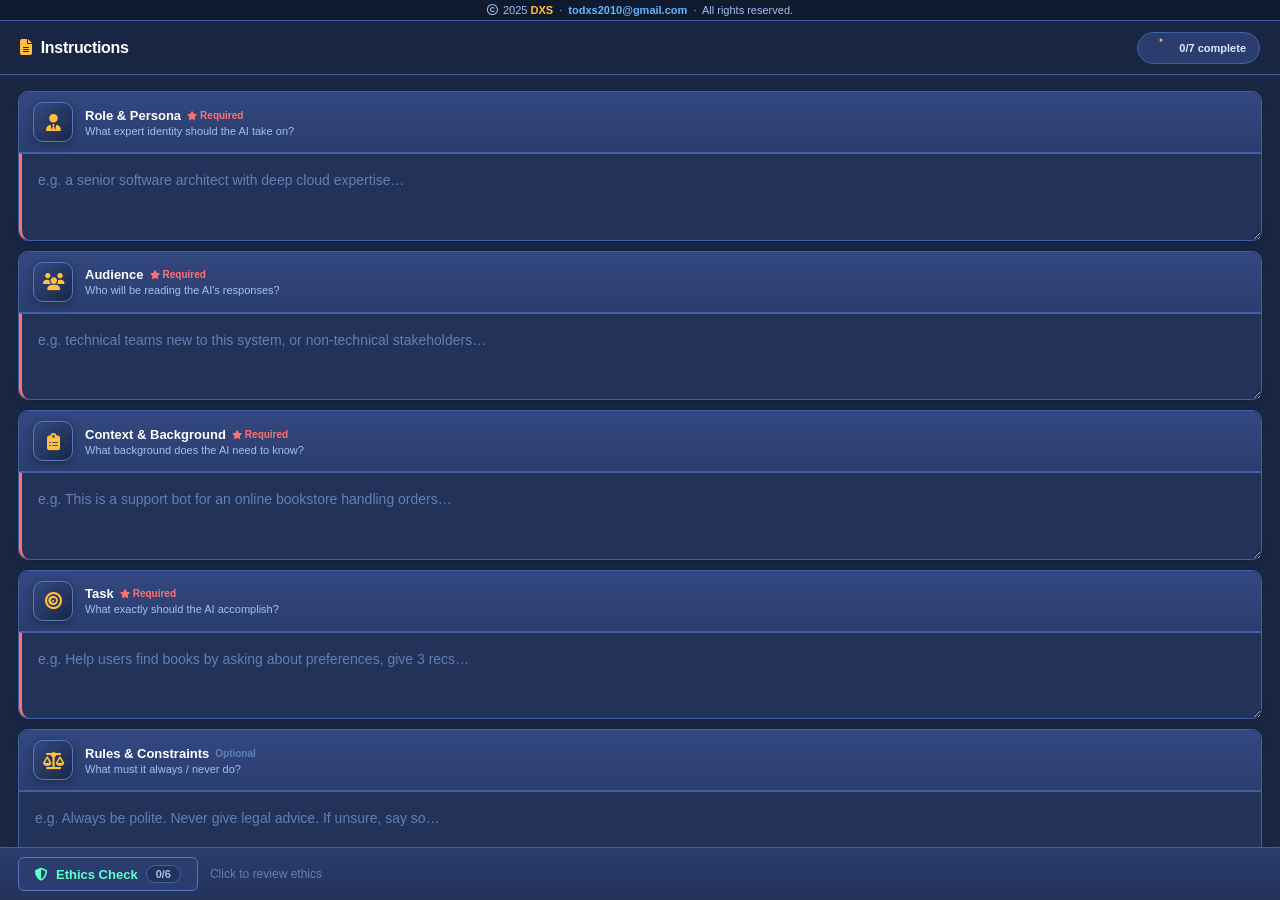
==== AI-Prompt-Helper.html @ e03a5ae1 "Add files via upload" ====
<!DOCTYPE html>
<html lang="en">
<head>
<meta charset="UTF-8"/>
<meta name="viewport" content="width=device-width, initial-scale=1.0"/>
<title>AI Instruction Builder</title>
<link rel="stylesheet" href="https://cdnjs.cloudflare.com/ajax/libs/font-awesome/6.5.0/css/all.min.css"/>
<style>
:root{
  --bg:#1a2744;--surface:#223259;--surface2:#2a3d6e;--surface3:#334880;
  --border:#4060a0;--border2:#5578c0;
  --text-primary:#ffffff;--text-secondary:#d8eaff;--text-muted:#a0c0f0;--text-faint:#6080b8;
  --accent:#ffc040;--accent2:#60b8ff;--accent-glow:rgba(255,192,64,0.25);--blue-glow:rgba(96,184,255,0.2);
  --green:#60ffcc;--green-dim:rgba(96,255,204,0.15);
  --purple:#e8aaff;--purple-dim:rgba(232,170,255,0.15);
  --teal:#80eeff;--yellow:#ffe878;--orange:#ffd090;
  --red:#ff7070;
  --radius:10px;--radius-sm:6px;
}
*{box-sizing:border-box;margin:0;padding:0;}
html,body{height:100%;overflow:hidden;}
body{font-family:-apple-system,'SF Pro Display','Segoe UI',sans-serif;background:var(--bg);color:var(--text-primary);-webkit-font-smoothing:antialiased;font-size:14px;}
::-webkit-scrollbar{width:5px;height:5px;}
::-webkit-scrollbar-track{background:transparent;}
::-webkit-scrollbar-thumb{background:var(--border2);border-radius:10px;}

.app{display:flex;flex-direction:column;height:100vh;}

/* Copyright bar */
.copyright-bar{background:#0f1a2e;border-bottom:1px solid var(--border);padding:4px 20px;display:flex;align-items:center;justify-content:center;gap:8px;flex-shrink:0;}
.copyright-bar span{font-size:11px;color:var(--text-muted);}

/* Topbar */
.topbar{background:rgba(26,39,68,0.97);backdrop-filter:blur(20px);border-bottom:1px solid var(--border);padding:0 20px;height:54px;display:flex;align-items:center;justify-content:space-between;flex-shrink:0;position:relative;z-index:10;}
.app-icon{width:34px;height:34px;border-radius:9px;background:linear-gradient(135deg,#0066cc,#0044aa);display:flex;align-items:center;justify-content:center;box-shadow:0 2px 10px rgba(0,102,204,0.45);}
.app-icon i{font-size:15px;color:#fff;}
.topbar-left{display:flex;align-items:center;gap:12px;}
.topbar-title{font-size:15px;font-weight:700;color:var(--text-primary);letter-spacing:-0.3px;}
.topbar-sub{font-size:11px;color:var(--text-muted);margin-top:1px;}
.badge{font-size:10px;font-weight:700;letter-spacing:0.4px;text-transform:uppercase;background:rgba(255,192,64,0.15);color:var(--accent);border:1px solid rgba(255,192,64,0.35);border-radius:20px;padding:3px 10px;}
.topbar-right{display:flex;align-items:center;gap:10px;}
.progress-pill{display:flex;align-items:center;gap:8px;background:var(--surface2);border:1px solid var(--border);border-radius:20px;padding:5px 13px;}
.progress-pill span{font-size:11px;font-weight:600;color:var(--text-secondary);}
.mobile-toggle{display:none;background:var(--surface2);border:1px solid var(--border);color:var(--teal);border-radius:var(--radius-sm);padding:6px 11px;font-size:11px;font-weight:600;cursor:pointer;}

/* Main */
.main{display:flex;flex:1;overflow:hidden;}
.form-panel{flex:1;overflow-y:auto;padding:16px 18px;display:flex;flex-direction:column;gap:10px;}

/* Field card */
.field-card{background:var(--surface);border:1px solid var(--border);border-radius:var(--radius);overflow:visible;transition:border-color 0.2s,box-shadow 0.2s;box-shadow:0 2px 12px rgba(0,0,0,0.25),0 0 20px rgba(96,184,255,0.05);}
.field-card:focus-within{border-color:var(--accent2);box-shadow:0 0 0 1px rgba(96,184,255,0.35),0 4px 20px rgba(0,0,0,0.35);}
.field-header{display:flex;align-items:center;justify-content:space-between;padding:10px 14px;gap:12px;background:linear-gradient(180deg,var(--surface3),var(--surface2));border-bottom:1px solid var(--border);border-radius:var(--radius) var(--radius) 0 0;}
.field-label-wrap{display:flex;align-items:center;gap:12px;min-width:0;}
.field-icon-wrap{width:40px;height:40px;border-radius:10px;flex-shrink:0;display:flex;align-items:center;justify-content:center;background:linear-gradient(135deg,var(--surface3),var(--bg));border:1px solid var(--border2);box-shadow:0 2px 8px rgba(0,0,0,0.3);}
.field-icon-wrap i{font-size:17px;color:var(--accent);}
.field-label{font-size:13px;font-weight:700;color:var(--text-primary);display:flex;align-items:center;gap:6px;flex-wrap:wrap;}
.field-hint{font-size:11px;color:var(--text-muted);margin-top:2px;}
.req-badge{font-size:10px;color:var(--red);font-weight:700;}
.opt-badge{font-size:10px;color:var(--text-faint);}

textarea{width:100%;background:var(--surface);border:none;border-top:1px solid var(--border);outline:none;color:var(--text-primary);font-size:16px;line-height:1.8;padding:14px 16px;resize:vertical;min-height:74px;max-height:320px;font-family:-apple-system,'SF Pro Text','Segoe UI',sans-serif;caret-color:var(--accent);display:block;border-radius:0 0 var(--radius) var(--radius);}
textarea::placeholder{color:var(--text-faint);font-size:14px;}

/* Launchers */
.launchers{display:flex;gap:10px;}
.launch-btn{flex:1;display:flex;align-items:center;justify-content:center;gap:8px;background:var(--surface2);border:1px solid var(--border2);border-radius:var(--radius-sm);padding:10px 12px;font-size:13px;font-weight:700;color:var(--text-secondary);cursor:pointer;transition:all 0.18s;box-shadow:0 2px 10px rgba(0,0,0,0.3);}
.launch-btn:hover{background:var(--surface3);border-color:var(--accent);color:var(--accent);transform:translateY(-2px);box-shadow:0 6px 18px rgba(0,0,0,0.4);}
.launch-btn:active{transform:translateY(0);}
.launch-btn img{width:20px;height:20px;border-radius:4px;object-fit:contain;}

/* Output */
.output-card{background:var(--surface);border:1px solid var(--border);border-radius:var(--radius);overflow:hidden;box-shadow:0 2px 12px rgba(0,0,0,0.25);}
.output-header{display:flex;align-items:center;justify-content:space-between;padding:10px 14px;background:linear-gradient(180deg,var(--surface3),var(--surface2));border-bottom:1px solid var(--border);}
.output-label{display:flex;align-items:center;gap:8px;font-size:13px;font-weight:700;color:var(--yellow);}
.copy-btn{display:flex;align-items:center;gap:6px;background:linear-gradient(135deg,#0055cc,#0044aa);color:#fff;border:none;border-radius:var(--radius-sm);padding:7px 16px;font-size:12px;font-weight:700;cursor:pointer;transition:all 0.15s;box-shadow:0 2px 8px rgba(0,68,170,0.4);}
.copy-btn:hover{background:linear-gradient(135deg,#0066dd,#0055bb);}
.copy-btn.done{background:linear-gradient(135deg,#065f46,#047857);}
.output-pre{padding:14px;font-size:12px;line-height:1.75;font-family:'Cascadia Code','Fira Code','SF Mono','Courier New',monospace;white-space:pre-wrap;word-break:break-word;max-height:150px;overflow-y:auto;color:var(--orange);}
.output-pre.empty{color:var(--text-faint);font-family:-apple-system,sans-serif;font-style:italic;font-size:12px;}

/* AI panel */
.ai-panel{width:310px;flex-shrink:0;background:var(--surface);border-left:1px solid var(--border);display:flex;flex-direction:column;}
.ai-header{background:linear-gradient(180deg,var(--surface3),var(--surface2));border-bottom:1px solid var(--border);padding:12px 14px;flex-shrink:0;}
.ai-header-row{display:flex;align-items:center;justify-content:space-between;}
.ai-icon-wrap{width:34px;height:34px;border-radius:9px;background:rgba(232,170,255,0.15);border:1px solid rgba(232,170,255,0.28);display:flex;align-items:center;justify-content:center;flex-shrink:0;}
.ai-icon-wrap i{font-size:15px;color:var(--purple);}
.ai-title{font-size:13px;font-weight:700;color:var(--purple);}
.ai-sub{font-size:11px;color:var(--text-muted);margin-top:1px;}
.close-btn{background:none;border:none;color:var(--text-muted);font-size:15px;cursor:pointer;padding:4px;border-radius:4px;}
.close-btn:hover{color:var(--text-secondary);}
.ai-tabs{display:flex;gap:5px;margin-top:12px;}
.ai-tab{flex:1;display:flex;align-items:center;justify-content:center;gap:6px;padding:7px 8px;border-radius:var(--radius-sm);border:1px solid var(--border);background:transparent;color:var(--text-muted);font-size:12px;font-weight:600;cursor:pointer;transition:all 0.15s;}
.ai-tab.active{background:var(--purple-dim);border-color:rgba(232,170,255,0.38);color:var(--purple);}
.ai-tab:hover:not(.active){background:var(--surface3);color:var(--text-secondary);}
.ai-body{flex:1;overflow-y:auto;padding:12px;display:flex;flex-direction:column;gap:8px;}
.empty-state{flex:1;display:flex;flex-direction:column;align-items:center;justify-content:center;text-align:center;padding:20px 12px;}
.empty-icon{width:52px;height:52px;border-radius:14px;margin-bottom:12px;background:rgba(232,170,255,0.12);border:1px solid rgba(232,170,255,0.2);display:flex;align-items:center;justify-content:center;}
.empty-icon i{font-size:22px;color:var(--purple);}
.empty-state h4{font-size:13px;font-weight:700;color:var(--text-secondary);margin-bottom:5px;}
.empty-state p{font-size:12px;color:var(--text-muted);line-height:1.6;}
.quick-prompts{display:flex;flex-direction:column;gap:5px;margin-top:14px;width:100%;}
.qp{background:var(--surface2);border:1px solid var(--border);border-radius:var(--radius-sm);padding:8px 10px;font-size:12px;color:var(--text-muted);cursor:pointer;text-align:left;transition:all 0.15s;line-height:1.4;display:flex;align-items:flex-start;gap:7px;}
.qp i{color:var(--accent2);flex-shrink:0;margin-top:1px;font-size:10px;}
.qp:hover{border-color:var(--accent2);color:var(--teal);background:var(--blue-glow);}
.msg-wrap{display:flex;}
.msg-wrap.user{justify-content:flex-end;}
.msg-wrap.ai{justify-content:flex-start;}
.msg{max-width:88%;font-size:12px;line-height:1.65;padding:9px 12px;border-radius:10px;white-space:pre-wrap;word-break:break-word;}
.msg.user{background:linear-gradient(135deg,#0055cc,#0044aa);color:#e8f4ff;border-radius:10px 2px 10px 10px;}
.msg.ai{background:var(--surface2);color:var(--text-secondary);border:1px solid var(--border);border-radius:2px 10px 10px 10px;}
.typing{display:flex;gap:4px;align-items:center;padding:9px 12px;background:var(--surface2);border:1px solid var(--border);border-radius:2px 10px 10px 10px;width:fit-content;}
.dot{width:5px;height:5px;background:var(--text-muted);border-radius:50%;animation:blink 1.2s infinite;}
.dot:nth-child(2){animation-delay:.2s;}.dot:nth-child(3){animation-delay:.4s;}
@keyframes blink{0%,80%,100%{opacity:.2;transform:scale(.65);}40%{opacity:1;transform:scale(1);}}
.apply-btn{display:flex;align-items:center;justify-content:center;gap:7px;background:var(--green-dim);color:var(--green);border:1px solid rgba(96,255,204,0.28);border-radius:var(--radius-sm);padding:8px;font-size:12px;font-weight:600;cursor:pointer;transition:all 0.15s;flex-shrink:0;}
.apply-btn:hover{background:rgba(96,255,204,0.2);}
.ai-input-area{border-top:1px solid var(--border);padding:10px;background:var(--surface2);flex-shrink:0;}
.ai-input-row{display:flex;gap:6px;}
.ai-input{flex:1;background:var(--bg);border:1px solid var(--border);border-radius:var(--radius-sm);padding:8px 10px;color:var(--text-primary);font-size:13px;outline:none;font-family:inherit;resize:none;min-height:36px;max-height:80px;line-height:1.5;caret-color:var(--accent);}
.ai-input:focus{border-color:var(--border2);}
.ai-input::placeholder{color:var(--text-faint);}
.send-btn{background:linear-gradient(135deg,#0055cc,#0044aa);color:#fff;border:none;border-radius:var(--radius-sm);padding:0 16px;font-size:13px;font-weight:700;cursor:pointer;transition:all 0.15s;flex-shrink:0;}
.send-btn:hover{background:linear-gradient(135deg,#0066dd,#0055bb);}
.send-btn:disabled{opacity:0.3;cursor:not-allowed;}
.review-btn{display:flex;align-items:center;justify-content:center;gap:8px;background:var(--purple-dim);color:var(--purple);border:1px solid rgba(232,170,255,0.32);border-radius:var(--radius-sm);padding:10px;font-size:13px;font-weight:700;cursor:pointer;width:100%;transition:all 0.15s;flex-shrink:0;}
.review-btn:hover{background:rgba(232,170,255,0.15);}
.review-btn:disabled{opacity:0.4;cursor:not-allowed;}
.review-text{font-size:12px;line-height:1.75;color:var(--text-secondary);white-space:pre-wrap;word-break:break-word;}

/* Bottom bar */
.bottombar{background:linear-gradient(180deg,var(--surface2),var(--surface));border-top:1px solid var(--border);padding:9px 18px;display:flex;align-items:center;gap:12px;flex-shrink:0;}
.ethics-trigger{display:flex;align-items:center;gap:8px;background:var(--surface2);border:1px solid var(--border2);border-radius:var(--radius-sm);padding:7px 16px;color:var(--green);font-size:13px;font-weight:700;cursor:pointer;transition:all 0.15s;}
.ethics-trigger:hover{border-color:var(--green);background:var(--green-dim);}
.ethics-trigger .score{background:var(--surface);border:1px solid var(--border);border-radius:20px;padding:2px 9px;font-size:11px;color:var(--text-muted);}
.ethics-trigger .score.full{background:var(--green-dim);border-color:rgba(96,255,204,0.4);color:var(--green);}
.bottombar-hint{font-size:12px;color:var(--text-faint);}

/* Ethics Modal */
.modal-overlay{position:fixed;inset:0;background:rgba(0,0,0,0.65);z-index:200;display:flex;align-items:center;justify-content:center;padding:24px;animation:fadeIn 0.18s ease;}
@keyframes fadeIn{from{opacity:0;}to{opacity:1;}}
.modal{background:var(--surface2);border:1px solid var(--border2);border-radius:14px;padding:24px 26px 26px;width:100%;max-width:540px;animation:scaleIn 0.2s ease;box-shadow:0 24px 60px rgba(0,0,0,0.65),0 0 0 1px rgba(255,255,255,0.05);}
@keyframes scaleIn{from{transform:scale(0.94);opacity:0;}to{transform:scale(1);opacity:1;}}
.modal-header{display:flex;align-items:center;justify-content:space-between;margin-bottom:20px;}
.modal-title{display:flex;align-items:center;gap:10px;font-size:16px;font-weight:700;color:var(--text-primary);}
.modal-title i{color:var(--green);font-size:17px;}
.modal-close{background:var(--surface3);border:1px solid var(--border);color:var(--text-muted);border-radius:6px;padding:6px 14px;font-size:12px;font-weight:600;cursor:pointer;transition:all 0.15s;display:flex;align-items:center;gap:6px;}
.modal-close:hover{color:var(--text-primary);border-color:var(--border2);}
.ethics-grid{display:grid;grid-template-columns:repeat(3,1fr);gap:10px;}
@media(max-width:500px){.ethics-grid{grid-template-columns:repeat(2,1fr);}}
.ethics-item{background:var(--surface);border:1px solid var(--border);border-radius:10px;padding:14px;cursor:pointer;transition:all 0.18s;display:flex;flex-direction:column;align-items:center;gap:10px;text-align:center;}
.ethics-item:hover{border-color:var(--border2);background:var(--surface3);}
.ethics-item.done{background:var(--green-dim);border-color:rgba(96,255,204,0.4);}
.ethics-item-icon{width:38px;height:38px;border-radius:9px;display:flex;align-items:center;justify-content:center;background:var(--surface2);border:1px solid var(--border2);transition:all 0.18s;}
.ethics-item.done .ethics-item-icon{background:rgba(96,255,204,0.15);border-color:rgba(96,255,204,0.35);}
.ethics-item-icon i{font-size:16px;color:var(--text-muted);}
.ethics-item.done .ethics-item-icon i{color:var(--green);}
.ethics-item-label{font-size:12px;font-weight:600;color:var(--text-secondary);}
.ethics-item.done .ethics-item-label{color:var(--green);}
.ethics-check{width:20px;height:20px;border-radius:50%;border:2px solid var(--border2);display:flex;align-items:center;justify-content:center;transition:all 0.18s;}
.ethics-item.done .ethics-check{background:var(--green);border-color:var(--green);}
.modal-progress{margin-top:18px;display:flex;align-items:center;gap:12px;}
.modal-progress-bar{flex:1;height:6px;background:var(--surface);border-radius:3px;overflow:hidden;}
.modal-progress-fill{height:100%;border-radius:3px;background:var(--green);transition:width 0.3s ease;}
.modal-progress-label{font-size:12px;font-weight:700;color:var(--text-muted);white-space:nowrap;}

/* Toast */
.toast{position:fixed;bottom:80px;left:50%;transform:translateX(-50%);background:#1a3a2a;border:1px solid var(--green);color:var(--green);border-radius:8px;padding:10px 22px;font-size:13px;font-weight:600;z-index:9999;box-shadow:0 4px 18px rgba(0,0,0,0.5);white-space:nowrap;pointer-events:none;animation:fadeInUp 0.2s ease;}
@keyframes fadeInUp{from{opacity:0;transform:translateX(-50%) translateY(8px);}to{opacity:1;transform:translateX(-50%) translateY(0);}}

@media(max-width:700px){
  .ai-panel{display:none;position:fixed;top:0;right:0;bottom:0;width:88vw;max-width:320px;z-index:99;box-shadow:-8px 0 32px rgba(0,0,0,0.7);}
  .ai-panel.open{display:flex;}
  .mobile-toggle{display:flex!important;}
  .launchers{flex-wrap:wrap;}
}
</style>
</head>
<body>
<div id="root"></div>
<script>
const FIELDS=[
  {key:"role",     fa:"fa-solid fa-user-tie",       label:"Role & Persona",      hint:"What expert identity should the AI take on?",          ph:"e.g. a senior software architect with deep cloud expertise…",              required:true},
  {key:"audience", fa:"fa-solid fa-users",           label:"Audience",             hint:"Who will be reading the AI's responses?",              ph:"e.g. technical teams new to this system, or non-technical stakeholders…",  required:true},
  {key:"context",  fa:"fa-solid fa-clipboard-list",  label:"Context & Background", hint:"What background does the AI need to know?",            ph:"e.g. This is a support bot for an online bookstore handling orders…",      required:true},
  {key:"task",     fa:"fa-solid fa-bullseye",         label:"Task",                 hint:"What exactly should the AI accomplish?",               ph:"e.g. Help users find books by asking about preferences, give 3 recs…",     required:true},
  {key:"rules",    fa:"fa-solid fa-scale-balanced",   label:"Rules & Constraints",  hint:"What must it always / never do?",                     ph:"e.g. Always be polite. Never give legal advice. If unsure, say so…",      required:false},
  {key:"format",   fa:"fa-solid fa-ruler-combined",   label:"Output Format",        hint:"How should responses be structured?",                 ph:"e.g. Short paragraphs, max 150 words, bullet points only for lists…",     required:false},
  {key:"examples", fa:"fa-solid fa-lightbulb",        label:"Examples",             hint:"Show a good vs. bad response pair.",                  ph:"Good: 'Based on your love of mystery…'\nBad: 'Here are 50 books…'",      required:false},
];

const ETHICS=[
  {id:"transparency", fa:"fa-solid fa-eye",             label:"Transparent"},
  {id:"bias",         fa:"fa-solid fa-equals",           label:"Unbiased"},
  {id:"harm",         fa:"fa-solid fa-shield-halved",    label:"No Harm"},
  {id:"privacy",      fa:"fa-solid fa-lock",             label:"Private"},
  {id:"uncertainty",  fa:"fa-solid fa-circle-question",  label:"Handles Unknowns"},
  {id:"scope",        fa:"fa-solid fa-compress",         label:"Focused"},
];

const QUICK=[
  "Help me write the Role for a Nepal parliament AI literacy tool",
  "What safety rules should I include?",
  "Suggest a good output format for technical users",
  "Review my instruction and suggest improvements",
];

const AI_CLIENTS=[
  {id:"claude",  label:"Claude",  url:"https://claude.ai/new",         icon:"https://www.anthropic.com/favicon.ico"},
  {id:"chatgpt", label:"ChatGPT", url:"https://chatgpt.com/",          icon:"https://cdn.oaistatic.com/assets/favicon-o20kmmos.svg"},
  {id:"gemini",  label:"Gemini",  url:"https://gemini.google.com/app", icon:"https://www.gstatic.com/lamda/images/gemini_favicon_f069958c85030456e93de685481c559f160ea06.svg"},
];

const MODEL="claude-sonnet-4-20250514";

async function callClaude(messages,system){
  const r=await fetch("https://api.anthropic.com/v1/messages",{method:"POST",headers:{"Content-Type":"application/json"},body:JSON.stringify({model:MODEL,max_tokens:1000,system,messages})});
  if(!r.ok)throw new Error("API error "+r.status);
  const d=await r.json();
  return d.content?.map(b=>b.text||"").join("")||"";
}

function buildOutput(f){
  let o="";
  if(f.role)     o+="You are "+f.role+".\n\n";
  if(f.audience) o+="Your audience is: "+f.audience+".\n\n";
  if(f.context)  o+="## Context\n"+f.context+"\n\n";
  if(f.task)     o+="## Your Task\n"+f.task+"\n\n";
  if(f.rules)    o+="## Rules & Constraints\n"+f.rules+"\n\n";
  if(f.format)   o+="## Output Format\n"+f.format+"\n\n";
  if(f.examples) o+="## Examples\n"+f.examples+"\n\n";
  return o.trim();
}

var S={
  fields:{role:"",audience:"",context:"",task:"",rules:"",format:"",examples:""},
  ethics:{},chat:[],mode:"chat",input:"",
  busy:false,review:"",reviewing:false,copied:false,aiOpen:false,ethicsOpen:false,
};

function set(patch){S=Object.assign({},S,patch);draw();}

function sys(){
  var ctx=FIELDS.filter(function(f){return S.fields[f.key];}).map(function(f){return f.label+": "+S.fields[f.key];}).join("\n");
  return "You are an expert AI prompt engineer helping build a system instruction.\n"+(ctx?"Draft so far:\n"+ctx:"No fields filled yet.")+"\nBe concise and practical. When drafting field content, return only the content, ready to paste.";
}

async function sendChat(txt){
  var msg=(txt||S.input).trim();
  if(!msg)return;
  var hist=S.chat.concat([{role:"user",content:msg}]);
  set({chat:hist,input:"",busy:true});
  try{
    var r=await callClaude(hist,sys());
    set({chat:S.chat.concat([{role:"assistant",content:r}]),busy:false});
  }catch(e){
    set({chat:S.chat.concat([{role:"assistant",content:"⚠️ "+e.message}]),busy:false});
  }
}

async function doReview(){
  set({reviewing:true,review:""});
  try{
    var out=buildOutput(S.fields);
    if(!out){set({reviewing:false,review:"⚠️ Fill in some fields first."});return;}
    var r=await callClaude(
      [{role:"user",content:"Review this system instruction:\n\n"+out+"\n\nProvide:\n✅ Strengths (2-3 bullets)\n⚠️ Gaps or risks (2-3 bullets)\n💡 One concrete improvement suggestion"}],
      "You are an expert AI safety and prompt engineering reviewer. Be direct and practical."
    );
    set({reviewing:false,review:r});
  }catch(e){set({reviewing:false,review:"⚠️ "+e.message});}
}

function applyLast(){
  var last=null;
  for(var i=S.chat.length-1;i>=0;i--){if(S.chat[i].role==="assistant"){last=S.chat[i];break;}}
  if(!last)return;
  var num=prompt("Apply AI response to which field?\n\n"+FIELDS.map(function(f,i){return (i+1)+". "+f.label;}).join("\n")+"\n\nEnter number (1-7):");
  var idx=parseInt(num)-1;
  if(idx>=0&&idx<FIELDS.length){
    var nf=Object.assign({},S.fields);
    nf[FIELDS[idx].key]=last.content.trim();
    set({fields:nf});
  }
}

function copy(){
  var out=buildOutput(S.fields);
  if(!out)return;
  var missing=FIELDS.filter(function(f){return f.required&&!S.fields[f.key].trim();}).map(function(f){return f.label;});
  if(missing.length){alert("⚠️ Please fill in the required fields first:\n\n"+missing.map(function(l){return "• "+l;}).join("\n"));return;}
  navigator.clipboard.writeText(out).then(function(){set({copied:true});setTimeout(function(){set({copied:false});},2000);});
}

function showToast(msg){
  var t=document.createElement("div");
  t.className="toast";
  t.innerHTML='<i class="fa-solid fa-check" style="margin-right:7px;"></i>'+msg;
  document.body.appendChild(t);
  setTimeout(function(){t.style.opacity="0";t.style.transition="opacity 0.3s";setTimeout(function(){t.remove();},300);},2500);
}

function launchAI(clientId){
  var out=buildOutput(S.fields);
  if(!out){alert("⚠️ Fill in at least one field before launching.");return;}
  var client=AI_CLIENTS.find(function(c){return c.id===clientId;});
  navigator.clipboard.writeText(out).then(function(){
    showToast("Copied! Paste into "+client.label+"'s prompt window.");
    setTimeout(function(){window.open(client.url,"_blank");},300);
  }).catch(function(){
    window.open(client.url,"_blank");
    alert("Clipboard blocked. Please copy manually and paste into "+client.label+".");
  });
}

function toggleEthics(id){
  var ne=Object.assign({},S.ethics);
  ne[id]=!ne[id];
  set({ethics:ne});
}

function esc(s){return String(s).replace(/&/g,"&amp;").replace(/</g,"&lt;").replace(/>/g,"&gt;").replace(/"/g,"&quot;");}

function draw(){
  var fields=S.fields,ethics=S.ethics,chat=S.chat,mode=S.mode,input=S.input;
  var busy=S.busy,review=S.review,reviewing=S.reviewing,copied=S.copied,aiOpen=S.aiOpen,ethicsOpen=S.ethicsOpen;
  var filled=Object.values(fields).filter(function(v){return v.trim();}).length;
  var reqFilled=FIELDS.filter(function(f){return f.required&&fields[f.key].trim();}).length;
  var ethicsCount=Object.values(ethics).filter(Boolean).length;
  var output=buildOutput(fields);
  var lastAI=null;
  for(var i=chat.length-1;i>=0;i--){if(chat[i].role==="assistant"){lastAI=chat[i];break;}}

  var html='<div class="app">';

  // Copyright bar
  html+='<div class="copyright-bar"><span><i class="fa-regular fa-copyright" style="margin-right:5px;"></i>2025 <strong style="color:var(--accent);">DXS</strong> &nbsp;·&nbsp; <a href="mailto:todxs2010@gmail.com" style="color:var(--accent2);text-decoration:none;font-weight:600;">todxs2010@gmail.com</a> &nbsp;·&nbsp; All rights reserved.</span></div>';

  // Topbar
  html+='<div class="topbar"><div class="topbar-left"><span style="font-size:16px;font-weight:800;color:var(--text-primary);letter-spacing:-0.3px;"><i class="fa-solid fa-file-lines" style="color:var(--accent);margin-right:9px;"></i>Instructions</span></div><div class="topbar-right"><div class="progress-pill"><svg width="20" height="20" style="transform:rotate(-90deg);flex-shrink:0;"><circle cx="10" cy="10" r="8" fill="none" stroke="#2a3d6e" stroke-width="3"/><circle cx="10" cy="10" r="8" fill="none" stroke="#ffc040" stroke-width="3" stroke-dasharray="'+(filled/7*50.27)+' 50.27" stroke-linecap="round" style="transition:stroke-dasharray 0.4s;"/></svg><span>'+filled+'/7 complete</span></div></div></div>';

  // Main
  html+='<div class="main"><div class="form-panel">';

  // Fields
  FIELDS.forEach(function(f){
    var val=fields[f.key];
    var borderStyle=f.required&&!val.trim()?'border-left:3px solid var(--red);':val.trim()?'border-left:3px solid var(--green);':'';
    html+='<div class="field-card">';
    html+='<div class="field-header"><div class="field-label-wrap"><div class="field-icon-wrap"><i class="'+f.fa+'"></i></div><div><div class="field-label">'+f.label+(f.required?'<span class="req-badge"><i class="fa-solid fa-star" style="font-size:9px;margin-right:3px;"></i>Required</span>':'<span class="opt-badge">Optional</span>')+'</div><div class="field-hint">'+f.hint+'</div></div></div></div>';
    html+='<textarea id="ta-'+f.key+'" rows="2" placeholder="'+f.ph+'" onblur="(function(){var nf=Object.assign({},S.fields);nf[\''+f.key+'\']=this.value;set({fields:nf});}).call(this)" style="'+borderStyle+'">'+esc(val)+'</textarea>';
    html+='</div>';
  });

  // Launchers
  html+='<div class="launchers">';
  AI_CLIENTS.forEach(function(c){
    html+='<button class="launch-btn" onclick="launchAI(\''+c.id+'\')" title="Copy &amp; open '+c.label+'"><img src="'+c.icon+'" alt="'+c.label+'" onerror="this.style.display=\'none\'"/> '+c.label+' <i class="fa-solid fa-arrow-up-right-from-square" style="font-size:10px;opacity:0.6;"></i></button>';
  });
  html+='</div>';

  // Output
  html+='<div class="output-card"><div class="output-header"><span class="output-label"><i class="fa-solid fa-file-code"></i> Live Output</span><button class="copy-btn'+(copied?' done':'')+'" onclick="copy()"><i class="fa-solid '+(copied?'fa-check':'fa-copy')+'"></i> '+(copied?'Copied':'Copy to Clipboard')+'</button></div><div class="output-pre'+(output?'':' empty')+'">'+( output?esc(output):'Your system instruction will appear here as you fill in the fields above…')+'</div></div>';

  html+='</div>'; // /form-panel

  // AI panel


  html+='</div>'; // /main

  // Bottom bar
  html+='<div class="bottombar"><button class="ethics-trigger" onclick="set({ethicsOpen:true})"><i class="fa-solid fa-shield-halved"></i> Ethics Check <span class="score'+(ethicsCount===6?' full':'')+'">'+ethicsCount+'/6</span></button><span class="bottombar-hint">'+(ethicsCount===6?'✅ All checks passed':'Click to review ethics')+'</span></div>';

  // Ethics Modal
  if(ethicsOpen){
    html+='<div class="modal-overlay" onclick="if(event.target===this)set({ethicsOpen:false})">';
    html+='<div class="modal">';
    html+='<div class="modal-header"><div class="modal-title"><i class="fa-solid fa-shield-halved"></i> Ethics Checklist</div><button class="modal-close" onclick="set({ethicsOpen:false})"><i class="fa-solid fa-xmark"></i> Close</button></div>';
    html+='<div class="ethics-grid">';
    ETHICS.forEach(function(e){
      var done=!!ethics[e.id];
      html+='<div class="ethics-item'+(done?' done':'')+'" onclick="toggleEthics(\''+e.id+'\')">';
      html+='<div class="ethics-item-icon"><i class="'+e.fa+'"></i></div>';
      html+='<span class="ethics-item-label">'+e.label+'</span>';
      html+='<div class="ethics-check">'+(done?'<i class="fa-solid fa-check" style="font-size:10px;color:#0f1a2e;"></i>':'')+'</div>';
      html+='</div>';
    });
    html+='</div>';
    html+='<div class="modal-progress"><div class="modal-progress-bar"><div class="modal-progress-fill" style="width:'+(ethicsCount/6*100)+'%"></div></div><span class="modal-progress-label">'+ethicsCount+'/6 '+(ethicsCount===6?'✅ All passed':ethicsCount>=4?'🟡 Almost there':'🔴 Needs review')+'</span></div>';
    html+='</div></div>'; // /modal /overlay
  }

  html+='</div>'; // /app
  document.getElementById("root").innerHTML=html;

  var cb=document.getElementById("chatBody");
  if(cb)cb.scrollTop=cb.scrollHeight;
}

draw();
</script>
</body>
</html>
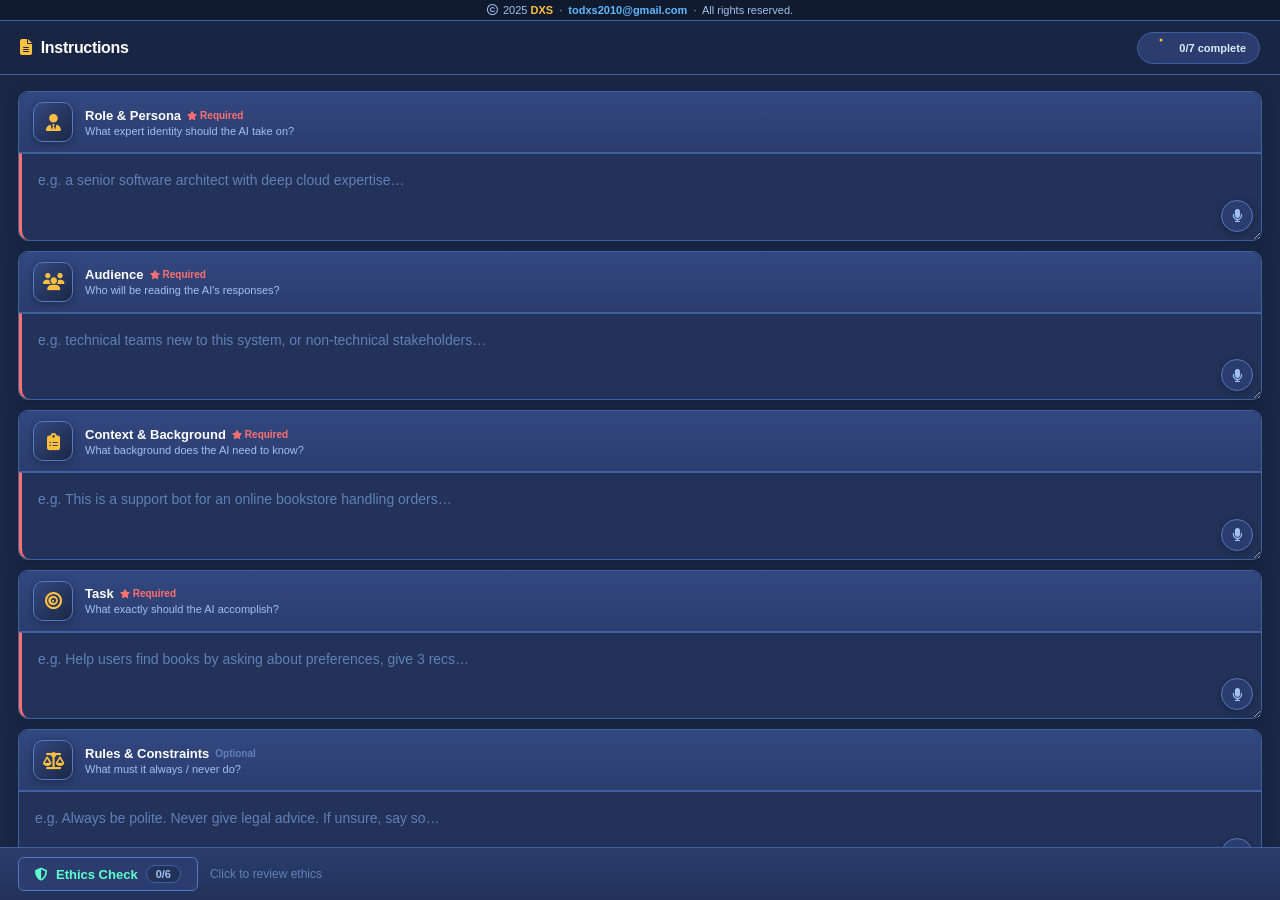
==== commit 03146a7b: "Add files via upload" ====
--- a/AI-Prompt-Helper.html
+++ b/AI-Prompt-Helper.html
@@ -174,6 +174,37 @@
   .mobile-toggle{display:flex!important;}
   .launchers{flex-wrap:wrap;}
 }
+
+/* --- Voice / Mic styles --- */
+.ta-wrap{position:relative;}
+.mic-btn{
+  position:absolute;bottom:8px;right:8px;
+  background:var(--surface2);border:1px solid var(--border2);
+  color:var(--text-muted);border-radius:50%;
+  width:32px;height:32px;
+  display:flex;align-items:center;justify-content:center;
+  cursor:pointer;font-size:13px;
+  transition:all 0.2s;z-index:5;
+  box-shadow:0 2px 8px rgba(0,0,0,0.3);
+}
+.mic-btn:hover{background:var(--surface3);color:var(--accent2);border-color:var(--accent2);transform:scale(1.08);}
+.mic-btn.listening{
+  background:rgba(255,112,112,0.18);
+  color:var(--red);border-color:var(--red);
+  animation:micPulse 1s infinite;
+}
+@keyframes micPulse{
+  0%,100%{box-shadow:0 0 0 0 rgba(255,112,112,0.4);}
+  50%{box-shadow:0 0 0 7px rgba(255,112,112,0);}
+}
+.mic-unsupported{opacity:0.35;cursor:not-allowed;}
+.mic-status-bar{
+  font-size:11px;color:var(--red);
+  padding:4px 14px 6px;display:none;align-items:center;gap:6px;
+  animation:fadeIn 0.2s ease;
+}
+.mic-status-bar.show{display:flex;}
+.mic-dot{width:6px;height:6px;background:var(--red);border-radius:50%;animation:micPulse 1s infinite;}
 </style>
 </head>
 <body>
@@ -321,6 +352,65 @@
 
 function esc(s){return String(s).replace(/&/g,"&amp;").replace(/</g,"&lt;").replace(/>/g,"&gt;").replace(/"/g,"&quot;");}
 
+/* ===== VOICE / SPEECH RECOGNITION ===== */
+var _SR = window.SpeechRecognition || window.webkitSpeechRecognition || null;
+var _micRec = null;   // active SpeechRecognition instance
+var _micKey = null;   // which field (or "chat") is currently listening
+
+function _stopMic(){
+  if(_micRec){try{_micRec.abort();}catch(e){} _micRec=null;}
+  _micKey=null;
+  // remove all listening classes
+  document.querySelectorAll(".mic-btn.listening").forEach(function(b){b.classList.remove("listening");});
+  document.querySelectorAll(".mic-status-bar.show").forEach(function(b){b.classList.remove("show");});
+}
+
+function startMic(key){
+  if(!_SR){
+    alert("Voice input is not supported in this browser.\nPlease use Google Chrome or Microsoft Edge.");
+    return;
+  }
+  // Toggle off if already listening to this field
+  if(_micKey===key){_stopMic();return;}
+  _stopMic();
+
+  _micKey=key;
+  _micRec=new _SR();
+  _micRec.continuous=false;
+  _micRec.interimResults=false;
+  _micRec.lang="en-US";
+
+  var btn=document.getElementById("mic-"+key);
+  var bar=document.getElementById("micbar-"+key);
+  if(btn){btn.classList.add("listening");btn.title="Click to stop recording";}
+  if(bar){bar.classList.add("show");}
+
+  _micRec.onresult=function(e){
+    var transcript=Array.from(e.results).map(function(r){return r[0].transcript;}).join(" ").trim();
+    if(!transcript)return;
+    var nf=Object.assign({},S.fields);
+    nf[key]=(nf[key]?nf[key].trimEnd()+" ":"")+transcript;
+    // Capitalise first letter if field was empty
+    if(!S.fields[key]&&nf[key])nf[key]=nf[key].charAt(0).toUpperCase()+nf[key].slice(1);
+    set({fields:nf});
+  };
+
+  _micRec.onerror=function(e){
+    var msg=e.error==="not-allowed"?"Microphone access was denied. Please allow mic in browser settings.":
+            e.error==="no-speech"?"No speech detected — try again.":
+            "Mic error: "+e.error;
+    if(e.error!=="no-speech")showToast("🎤 "+msg);
+    _stopMic();
+  };
+
+  _micRec.onend=function(){
+    _stopMic();
+  };
+
+  try{_micRec.start();}catch(err){_stopMic();}
+}
+/* ===== END VOICE ===== */
+
 function draw(){
   var fields=S.fields,ethics=S.ethics,chat=S.chat,mode=S.mode,input=S.input;
   var busy=S.busy,review=S.review,reviewing=S.reviewing,copied=S.copied,aiOpen=S.aiOpen,ethicsOpen=S.ethicsOpen;
@@ -348,7 +438,11 @@
     var borderStyle=f.required&&!val.trim()?'border-left:3px solid var(--red);':val.trim()?'border-left:3px solid var(--green);':'';
     html+='<div class="field-card">';
     html+='<div class="field-header"><div class="field-label-wrap"><div class="field-icon-wrap"><i class="'+f.fa+'"></i></div><div><div class="field-label">'+f.label+(f.required?'<span class="req-badge"><i class="fa-solid fa-star" style="font-size:9px;margin-right:3px;"></i>Required</span>':'<span class="opt-badge">Optional</span>')+'</div><div class="field-hint">'+f.hint+'</div></div></div></div>';
-    html+='<textarea id="ta-'+f.key+'" rows="2" placeholder="'+f.ph+'" onblur="(function(){var nf=Object.assign({},S.fields);nf[\''+f.key+'\']=this.value;set({fields:nf});}).call(this)" style="'+borderStyle+'">'+esc(val)+'</textarea>';
+    html+='<div class="ta-wrap">';
+    html+='<textarea id="ta-'+f.key+'" rows="2" placeholder="'+f.ph+'" onblur="(function(){var nf=Object.assign({},S.fields);nf[\''+f.key+'\']=this.value;set({fields:nf});}).call(this)" style="'+borderStyle+';padding-right:46px;">'+esc(val)+'</textarea>';
+    html+='<button class="mic-btn'+(_SR?'':' mic-unsupported')+'" id="mic-'+f.key+'" onclick="startMic(\''+f.key+'\')" title="Click to speak — voice input"><i class="fa-solid fa-microphone"></i></button>';
+    html+='</div>';
+    html+='<div class="mic-status-bar" id="micbar-'+f.key+'"><span class="mic-dot"></span>Listening… speak now, then pause to finish.</div>';
     html+='</div>';
   });
 
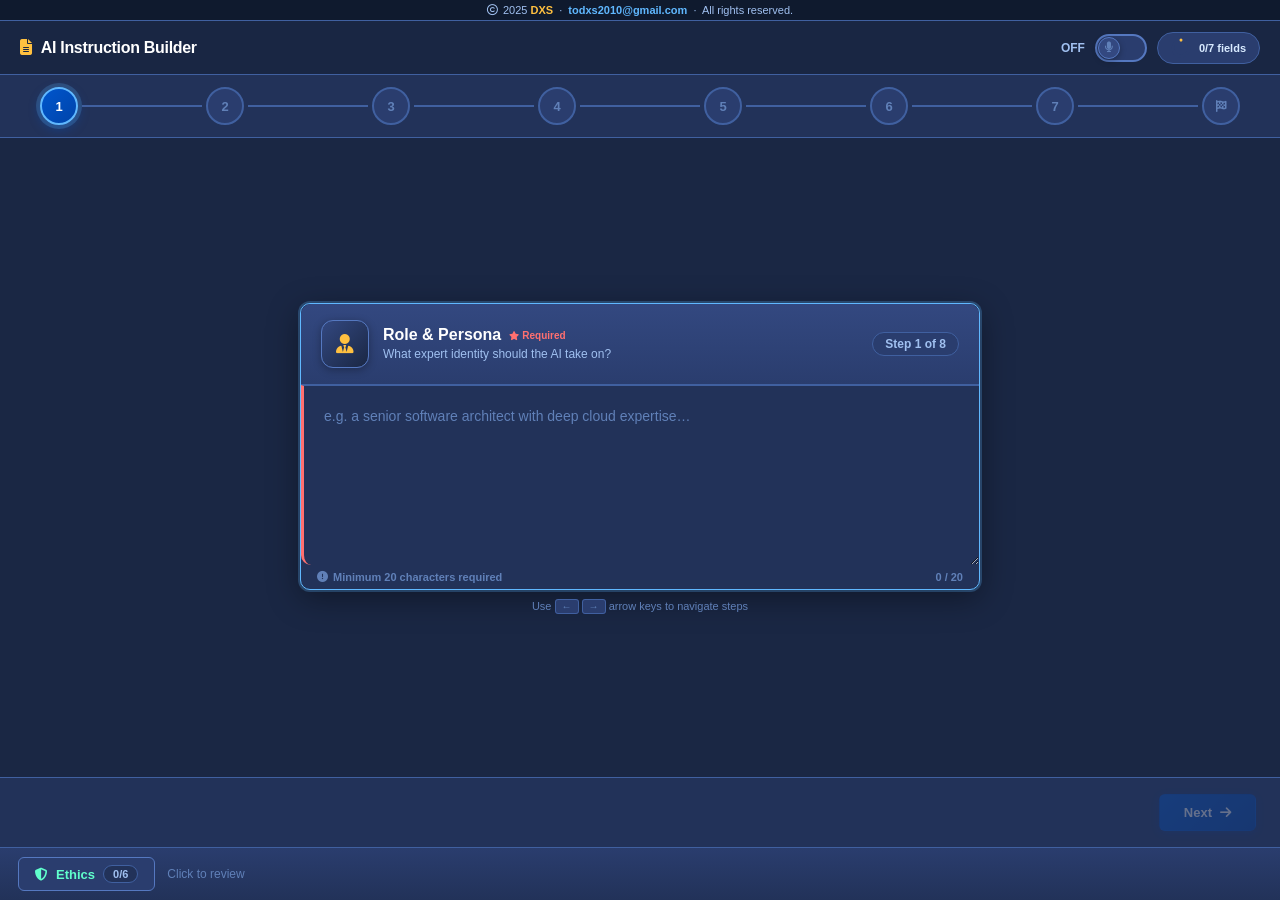
==== commit 3b9c896c: "Update with Wixxard" ====
--- a/AI-Prompt-Helper.html
+++ b/AI-Prompt-Helper.html
@@ -32,103 +32,103 @@
 
 /* Topbar */
 .topbar{background:rgba(26,39,68,0.97);backdrop-filter:blur(20px);border-bottom:1px solid var(--border);padding:0 20px;height:54px;display:flex;align-items:center;justify-content:space-between;flex-shrink:0;position:relative;z-index:10;}
-.app-icon{width:34px;height:34px;border-radius:9px;background:linear-gradient(135deg,#0066cc,#0044aa);display:flex;align-items:center;justify-content:center;box-shadow:0 2px 10px rgba(0,102,204,0.45);}
-.app-icon i{font-size:15px;color:#fff;}
 .topbar-left{display:flex;align-items:center;gap:12px;}
-.topbar-title{font-size:15px;font-weight:700;color:var(--text-primary);letter-spacing:-0.3px;}
-.topbar-sub{font-size:11px;color:var(--text-muted);margin-top:1px;}
-.badge{font-size:10px;font-weight:700;letter-spacing:0.4px;text-transform:uppercase;background:rgba(255,192,64,0.15);color:var(--accent);border:1px solid rgba(255,192,64,0.35);border-radius:20px;padding:3px 10px;}
 .topbar-right{display:flex;align-items:center;gap:10px;}
 .progress-pill{display:flex;align-items:center;gap:8px;background:var(--surface2);border:1px solid var(--border);border-radius:20px;padding:5px 13px;}
 .progress-pill span{font-size:11px;font-weight:600;color:var(--text-secondary);}
-.mobile-toggle{display:none;background:var(--surface2);border:1px solid var(--border);color:var(--teal);border-radius:var(--radius-sm);padding:6px 11px;font-size:11px;font-weight:600;cursor:pointer;}
-
-/* Main */
-.main{display:flex;flex:1;overflow:hidden;}
-.form-panel{flex:1;overflow-y:auto;padding:16px 18px;display:flex;flex-direction:column;gap:10px;}
-
-/* Field card */
-.field-card{background:var(--surface);border:1px solid var(--border);border-radius:var(--radius);overflow:visible;transition:border-color 0.2s,box-shadow 0.2s;box-shadow:0 2px 12px rgba(0,0,0,0.25),0 0 20px rgba(96,184,255,0.05);}
-.field-card:focus-within{border-color:var(--accent2);box-shadow:0 0 0 1px rgba(96,184,255,0.35),0 4px 20px rgba(0,0,0,0.35);}
-.field-header{display:flex;align-items:center;justify-content:space-between;padding:10px 14px;gap:12px;background:linear-gradient(180deg,var(--surface3),var(--surface2));border-bottom:1px solid var(--border);border-radius:var(--radius) var(--radius) 0 0;}
-.field-label-wrap{display:flex;align-items:center;gap:12px;min-width:0;}
-.field-icon-wrap{width:40px;height:40px;border-radius:10px;flex-shrink:0;display:flex;align-items:center;justify-content:center;background:linear-gradient(135deg,var(--surface3),var(--bg));border:1px solid var(--border2);box-shadow:0 2px 8px rgba(0,0,0,0.3);}
-.field-icon-wrap i{font-size:17px;color:var(--accent);}
-.field-label{font-size:13px;font-weight:700;color:var(--text-primary);display:flex;align-items:center;gap:6px;flex-wrap:wrap;}
-.field-hint{font-size:11px;color:var(--text-muted);margin-top:2px;}
+
+/* Step indicator bar */
+.step-bar{display:flex;align-items:center;gap:0;padding:12px 24px;background:var(--surface);border-bottom:1px solid var(--border);flex-shrink:0;overflow-x:auto;}
+.step-dot-wrap{display:flex;align-items:center;flex:1;min-width:0;}
+.step-dot-wrap:last-child{flex:0 0 auto;}
+.step-dot{width:36px;height:36px;border-radius:50%;display:flex;align-items:center;justify-content:center;font-size:13px;font-weight:700;cursor:pointer;transition:all 0.25s;flex-shrink:0;border:2px solid var(--border);}
+.step-dot.active{background:linear-gradient(135deg,#0055cc,#0044aa);border-color:var(--accent2);color:#fff;box-shadow:0 0 0 4px rgba(96,184,255,0.2),0 4px 12px rgba(0,85,204,0.4);}
+.step-dot.done{background:var(--green-dim);border-color:var(--green);color:var(--green);}
+.step-dot.empty{background:var(--surface2);color:var(--text-faint);}
+.step-dot:hover:not(.active){transform:scale(1.1);}
+.step-line{flex:1;height:2px;background:var(--border);margin:0 4px;min-width:12px;transition:background 0.3s;}
+.step-line.done{background:var(--green);}
+.step-label{display:none;}
+@media(min-width:700px){
+  .step-bar{gap:0;padding:12px 40px;}
+  .step-dot{width:38px;height:38px;}
+}
+
+/* Wizard content area */
+.wizard-content{flex:1;display:flex;flex-direction:column;overflow:hidden;}
+.wizard-body{flex:1;display:flex;flex-direction:column;align-items:center;justify-content:center;padding:24px;overflow-y:auto;}
+.wizard-card{width:100%;max-width:680px;animation:slideIn 0.3s ease;}
+@keyframes slideIn{from{opacity:0;transform:translateY(16px);}to{opacity:1;transform:translateY(0);}}
+
+/* Field card (wizard) */
+.field-card{background:var(--surface);border:1px solid var(--border);border-radius:var(--radius);overflow:visible;box-shadow:0 4px 24px rgba(0,0,0,0.35),0 0 30px rgba(96,184,255,0.06);}
+.field-card:focus-within{border-color:var(--accent2);box-shadow:0 0 0 2px rgba(96,184,255,0.25),0 8px 32px rgba(0,0,0,0.4);}
+.field-header{display:flex;align-items:center;justify-content:space-between;padding:16px 20px;gap:12px;background:linear-gradient(180deg,var(--surface3),var(--surface2));border-bottom:1px solid var(--border);border-radius:var(--radius) var(--radius) 0 0;}
+.field-label-wrap{display:flex;align-items:center;gap:14px;min-width:0;}
+.field-icon-wrap{width:48px;height:48px;border-radius:12px;flex-shrink:0;display:flex;align-items:center;justify-content:center;background:linear-gradient(135deg,var(--surface3),var(--bg));border:1px solid var(--border2);box-shadow:0 2px 8px rgba(0,0,0,0.3);}
+.field-icon-wrap i{font-size:20px;color:var(--accent);}
+.field-label{font-size:16px;font-weight:700;color:var(--text-primary);display:flex;align-items:center;gap:8px;flex-wrap:wrap;}
+.field-hint{font-size:12px;color:var(--text-muted);margin-top:3px;}
 .req-badge{font-size:10px;color:var(--red);font-weight:700;}
 .opt-badge{font-size:10px;color:var(--text-faint);}
-
-textarea{width:100%;background:var(--surface);border:none;border-top:1px solid var(--border);outline:none;color:var(--text-primary);font-size:16px;line-height:1.8;padding:14px 16px;resize:vertical;min-height:74px;max-height:320px;font-family:-apple-system,'SF Pro Text','Segoe UI',sans-serif;caret-color:var(--accent);display:block;border-radius:0 0 var(--radius) var(--radius);}
+.step-counter{font-size:12px;color:var(--text-muted);font-weight:600;background:var(--surface2);border:1px solid var(--border);border-radius:20px;padding:4px 12px;white-space:nowrap;}
+
+textarea{width:100%;background:var(--surface);border:none;border-top:1px solid var(--border);outline:none;color:var(--text-primary);font-size:16px;line-height:1.8;padding:18px 20px;resize:vertical;min-height:160px;max-height:400px;font-family:-apple-system,'SF Pro Text','Segoe UI',sans-serif;caret-color:var(--accent);display:block;border-radius:0 0 var(--radius) var(--radius);}
 textarea::placeholder{color:var(--text-faint);font-size:14px;}
 
+/* Navigation buttons */
+.wizard-nav{display:flex;align-items:center;justify-content:space-between;padding:16px 24px;border-top:1px solid var(--border);background:var(--surface);flex-shrink:0;}
+.nav-btn{display:flex;align-items:center;gap:8px;padding:10px 24px;border-radius:var(--radius-sm);font-size:13px;font-weight:700;cursor:pointer;transition:all 0.18s;border:1px solid var(--border2);}
+.nav-btn:hover{transform:translateY(-1px);}
+.nav-btn:active{transform:translateY(0);}
+.nav-btn.prev{background:var(--surface2);color:var(--text-secondary);}
+.nav-btn.prev:hover{background:var(--surface3);border-color:var(--accent2);color:var(--accent2);}
+.nav-btn.next{background:linear-gradient(135deg,#0055cc,#0044aa);color:#fff;border-color:transparent;box-shadow:0 2px 10px rgba(0,68,170,0.4);}
+.nav-btn.next:hover{background:linear-gradient(135deg,#0066dd,#0055bb);box-shadow:0 4px 14px rgba(0,68,170,0.5);}
+.nav-btn.finish{background:linear-gradient(135deg,#047857,#065f46);color:var(--green);border-color:transparent;box-shadow:0 2px 10px rgba(4,120,87,0.4);}
+.nav-btn.finish:hover{background:linear-gradient(135deg,#059669,#047857);}
+.nav-btn:disabled{opacity:0.3;cursor:not-allowed;transform:none!important;}
+.nav-skip{background:transparent;border:1px solid var(--border);color:var(--text-faint);padding:10px 18px;border-radius:var(--radius-sm);font-size:12px;font-weight:600;cursor:pointer;transition:all 0.15s;}
+.nav-skip:hover{color:var(--text-muted);border-color:var(--border2);}
+.nav-center{display:flex;gap:8px;align-items:center;}
+
 /* Launchers */
-.launchers{display:flex;gap:10px;}
-.launch-btn{flex:1;display:flex;align-items:center;justify-content:center;gap:8px;background:var(--surface2);border:1px solid var(--border2);border-radius:var(--radius-sm);padding:10px 12px;font-size:13px;font-weight:700;color:var(--text-secondary);cursor:pointer;transition:all 0.18s;box-shadow:0 2px 10px rgba(0,0,0,0.3);}
+.launchers{display:flex;gap:10px;margin-top:16px;flex-wrap:wrap;}
+.launch-btn{flex:1;min-width:140px;display:flex;align-items:center;justify-content:center;gap:8px;background:var(--surface2);border:1px solid var(--border2);border-radius:var(--radius-sm);padding:12px 14px;font-size:13px;font-weight:700;color:var(--text-secondary);cursor:pointer;transition:all 0.18s;box-shadow:0 2px 10px rgba(0,0,0,0.3);}
 .launch-btn:hover{background:var(--surface3);border-color:var(--accent);color:var(--accent);transform:translateY(-2px);box-shadow:0 6px 18px rgba(0,0,0,0.4);}
 .launch-btn:active{transform:translateY(0);}
 .launch-btn img{width:20px;height:20px;border-radius:4px;object-fit:contain;}
 
 /* Output */
 .output-card{background:var(--surface);border:1px solid var(--border);border-radius:var(--radius);overflow:hidden;box-shadow:0 2px 12px rgba(0,0,0,0.25);}
-.output-header{display:flex;align-items:center;justify-content:space-between;padding:10px 14px;background:linear-gradient(180deg,var(--surface3),var(--surface2));border-bottom:1px solid var(--border);}
-.output-label{display:flex;align-items:center;gap:8px;font-size:13px;font-weight:700;color:var(--yellow);}
-.copy-btn{display:flex;align-items:center;gap:6px;background:linear-gradient(135deg,#0055cc,#0044aa);color:#fff;border:none;border-radius:var(--radius-sm);padding:7px 16px;font-size:12px;font-weight:700;cursor:pointer;transition:all 0.15s;box-shadow:0 2px 8px rgba(0,68,170,0.4);}
+.output-header{display:flex;align-items:center;justify-content:space-between;padding:12px 16px;background:linear-gradient(180deg,var(--surface3),var(--surface2));border-bottom:1px solid var(--border);}
+.output-label{display:flex;align-items:center;gap:8px;font-size:14px;font-weight:700;color:var(--yellow);}
+.copy-btn{display:flex;align-items:center;gap:6px;background:linear-gradient(135deg,#0055cc,#0044aa);color:#fff;border:none;border-radius:var(--radius-sm);padding:8px 18px;font-size:12px;font-weight:700;cursor:pointer;transition:all 0.15s;box-shadow:0 2px 8px rgba(0,68,170,0.4);}
 .copy-btn:hover{background:linear-gradient(135deg,#0066dd,#0055bb);}
 .copy-btn.done{background:linear-gradient(135deg,#065f46,#047857);}
-.output-pre{padding:14px;font-size:12px;line-height:1.75;font-family:'Cascadia Code','Fira Code','SF Mono','Courier New',monospace;white-space:pre-wrap;word-break:break-word;max-height:150px;overflow-y:auto;color:var(--orange);}
+.output-pre{padding:16px;font-size:12px;line-height:1.75;font-family:'Cascadia Code','Fira Code','SF Mono','Courier New',monospace;white-space:pre-wrap;word-break:break-word;max-height:280px;overflow-y:auto;color:var(--orange);}
 .output-pre.empty{color:var(--text-faint);font-family:-apple-system,sans-serif;font-style:italic;font-size:12px;}
 
-/* AI panel */
-.ai-panel{width:310px;flex-shrink:0;background:var(--surface);border-left:1px solid var(--border);display:flex;flex-direction:column;}
-.ai-header{background:linear-gradient(180deg,var(--surface3),var(--surface2));border-bottom:1px solid var(--border);padding:12px 14px;flex-shrink:0;}
-.ai-header-row{display:flex;align-items:center;justify-content:space-between;}
-.ai-icon-wrap{width:34px;height:34px;border-radius:9px;background:rgba(232,170,255,0.15);border:1px solid rgba(232,170,255,0.28);display:flex;align-items:center;justify-content:center;flex-shrink:0;}
-.ai-icon-wrap i{font-size:15px;color:var(--purple);}
-.ai-title{font-size:13px;font-weight:700;color:var(--purple);}
-.ai-sub{font-size:11px;color:var(--text-muted);margin-top:1px;}
-.close-btn{background:none;border:none;color:var(--text-muted);font-size:15px;cursor:pointer;padding:4px;border-radius:4px;}
-.close-btn:hover{color:var(--text-secondary);}
-.ai-tabs{display:flex;gap:5px;margin-top:12px;}
-.ai-tab{flex:1;display:flex;align-items:center;justify-content:center;gap:6px;padding:7px 8px;border-radius:var(--radius-sm);border:1px solid var(--border);background:transparent;color:var(--text-muted);font-size:12px;font-weight:600;cursor:pointer;transition:all 0.15s;}
-.ai-tab.active{background:var(--purple-dim);border-color:rgba(232,170,255,0.38);color:var(--purple);}
-.ai-tab:hover:not(.active){background:var(--surface3);color:var(--text-secondary);}
-.ai-body{flex:1;overflow-y:auto;padding:12px;display:flex;flex-direction:column;gap:8px;}
-.empty-state{flex:1;display:flex;flex-direction:column;align-items:center;justify-content:center;text-align:center;padding:20px 12px;}
-.empty-icon{width:52px;height:52px;border-radius:14px;margin-bottom:12px;background:rgba(232,170,255,0.12);border:1px solid rgba(232,170,255,0.2);display:flex;align-items:center;justify-content:center;}
-.empty-icon i{font-size:22px;color:var(--purple);}
-.empty-state h4{font-size:13px;font-weight:700;color:var(--text-secondary);margin-bottom:5px;}
-.empty-state p{font-size:12px;color:var(--text-muted);line-height:1.6;}
-.quick-prompts{display:flex;flex-direction:column;gap:5px;margin-top:14px;width:100%;}
-.qp{background:var(--surface2);border:1px solid var(--border);border-radius:var(--radius-sm);padding:8px 10px;font-size:12px;color:var(--text-muted);cursor:pointer;text-align:left;transition:all 0.15s;line-height:1.4;display:flex;align-items:flex-start;gap:7px;}
-.qp i{color:var(--accent2);flex-shrink:0;margin-top:1px;font-size:10px;}
-.qp:hover{border-color:var(--accent2);color:var(--teal);background:var(--blue-glow);}
-.msg-wrap{display:flex;}
-.msg-wrap.user{justify-content:flex-end;}
-.msg-wrap.ai{justify-content:flex-start;}
-.msg{max-width:88%;font-size:12px;line-height:1.65;padding:9px 12px;border-radius:10px;white-space:pre-wrap;word-break:break-word;}
-.msg.user{background:linear-gradient(135deg,#0055cc,#0044aa);color:#e8f4ff;border-radius:10px 2px 10px 10px;}
-.msg.ai{background:var(--surface2);color:var(--text-secondary);border:1px solid var(--border);border-radius:2px 10px 10px 10px;}
-.typing{display:flex;gap:4px;align-items:center;padding:9px 12px;background:var(--surface2);border:1px solid var(--border);border-radius:2px 10px 10px 10px;width:fit-content;}
-.dot{width:5px;height:5px;background:var(--text-muted);border-radius:50%;animation:blink 1.2s infinite;}
-.dot:nth-child(2){animation-delay:.2s;}.dot:nth-child(3){animation-delay:.4s;}
-@keyframes blink{0%,80%,100%{opacity:.2;transform:scale(.65);}40%{opacity:1;transform:scale(1);}}
-.apply-btn{display:flex;align-items:center;justify-content:center;gap:7px;background:var(--green-dim);color:var(--green);border:1px solid rgba(96,255,204,0.28);border-radius:var(--radius-sm);padding:8px;font-size:12px;font-weight:600;cursor:pointer;transition:all 0.15s;flex-shrink:0;}
-.apply-btn:hover{background:rgba(96,255,204,0.2);}
-.ai-input-area{border-top:1px solid var(--border);padding:10px;background:var(--surface2);flex-shrink:0;}
-.ai-input-row{display:flex;gap:6px;}
-.ai-input{flex:1;background:var(--bg);border:1px solid var(--border);border-radius:var(--radius-sm);padding:8px 10px;color:var(--text-primary);font-size:13px;outline:none;font-family:inherit;resize:none;min-height:36px;max-height:80px;line-height:1.5;caret-color:var(--accent);}
-.ai-input:focus{border-color:var(--border2);}
-.ai-input::placeholder{color:var(--text-faint);}
-.send-btn{background:linear-gradient(135deg,#0055cc,#0044aa);color:#fff;border:none;border-radius:var(--radius-sm);padding:0 16px;font-size:13px;font-weight:700;cursor:pointer;transition:all 0.15s;flex-shrink:0;}
-.send-btn:hover{background:linear-gradient(135deg,#0066dd,#0055bb);}
-.send-btn:disabled{opacity:0.3;cursor:not-allowed;}
-.review-btn{display:flex;align-items:center;justify-content:center;gap:8px;background:var(--purple-dim);color:var(--purple);border:1px solid rgba(232,170,255,0.32);border-radius:var(--radius-sm);padding:10px;font-size:13px;font-weight:700;cursor:pointer;width:100%;transition:all 0.15s;flex-shrink:0;}
-.review-btn:hover{background:rgba(232,170,255,0.15);}
-.review-btn:disabled{opacity:0.4;cursor:not-allowed;}
-.review-text{font-size:12px;line-height:1.75;color:var(--text-secondary);white-space:pre-wrap;word-break:break-word;}
-
-/* Bottom bar */
+/* Summary items on review page */
+.summary-grid{display:flex;flex-direction:column;gap:8px;margin-bottom:16px;}
+.summary-item{display:flex;align-items:flex-start;gap:12px;background:var(--surface2);border:1px solid var(--border);border-radius:var(--radius-sm);padding:10px 14px;cursor:pointer;transition:all 0.15s;}
+.summary-item:hover{border-color:var(--accent2);background:var(--surface3);}
+.summary-icon{width:28px;height:28px;border-radius:7px;display:flex;align-items:center;justify-content:center;flex-shrink:0;}
+.summary-icon.filled{background:var(--green-dim);border:1px solid rgba(96,255,204,0.3);}
+.summary-icon.filled i{color:var(--green);}
+.summary-icon.missing{background:rgba(255,112,112,0.12);border:1px solid rgba(255,112,112,0.25);}
+.summary-icon.missing i{color:var(--red);}
+.summary-icon.skipped{background:var(--surface3);border:1px solid var(--border);}
+.summary-icon.skipped i{color:var(--text-faint);}
+.summary-text{flex:1;min-width:0;}
+.summary-text .label{font-size:12px;font-weight:700;color:var(--text-primary);}
+.summary-text .preview{font-size:11px;color:var(--text-muted);margin-top:2px;white-space:nowrap;overflow:hidden;text-overflow:ellipsis;}
+.summary-text .status{font-size:10px;font-weight:700;margin-top:2px;}
+.summary-text .status.ok{color:var(--green);}
+.summary-text .status.req{color:var(--red);}
+.summary-text .status.opt{color:var(--text-faint);}
+
+/* Ethics trigger in bottom bar */
 .bottombar{background:linear-gradient(180deg,var(--surface2),var(--surface));border-top:1px solid var(--border);padding:9px 18px;display:flex;align-items:center;gap:12px;flex-shrink:0;}
 .ethics-trigger{display:flex;align-items:center;gap:8px;background:var(--surface2);border:1px solid var(--border2);border-radius:var(--radius-sm);padding:7px 16px;color:var(--green);font-size:13px;font-weight:700;cursor:pointer;transition:all 0.15s;}
 .ethics-trigger:hover{border-color:var(--green);background:var(--green-dim);}
@@ -168,49 +168,59 @@
 .toast{position:fixed;bottom:80px;left:50%;transform:translateX(-50%);background:#1a3a2a;border:1px solid var(--green);color:var(--green);border-radius:8px;padding:10px 22px;font-size:13px;font-weight:600;z-index:9999;box-shadow:0 4px 18px rgba(0,0,0,0.5);white-space:nowrap;pointer-events:none;animation:fadeInUp 0.2s ease;}
 @keyframes fadeInUp{from{opacity:0;transform:translateX(-50%) translateY(8px);}to{opacity:1;transform:translateX(-50%) translateY(0);}}
 
-@media(max-width:700px){
-  .ai-panel{display:none;position:fixed;top:0;right:0;bottom:0;width:88vw;max-width:320px;z-index:99;box-shadow:-8px 0 32px rgba(0,0,0,0.7);}
-  .ai-panel.open{display:flex;}
-  .mobile-toggle{display:flex!important;}
-  .launchers{flex-wrap:wrap;}
-}
-
 /* --- Voice / Mic styles --- */
-.ta-wrap{position:relative;}
-.mic-btn{
-  position:absolute;bottom:8px;right:8px;
-  background:var(--surface2);border:1px solid var(--border2);
-  color:var(--text-muted);border-radius:50%;
-  width:32px;height:32px;
-  display:flex;align-items:center;justify-content:center;
-  cursor:pointer;font-size:13px;
-  transition:all 0.2s;z-index:5;
-  box-shadow:0 2px 8px rgba(0,0,0,0.3);
-}
-.mic-btn:hover{background:var(--surface3);color:var(--accent2);border-color:var(--accent2);transform:scale(1.08);}
-.mic-btn.listening{
-  background:rgba(255,112,112,0.18);
-  color:var(--red);border-color:var(--red);
-  animation:micPulse 1s infinite;
-}
 @keyframes micPulse{
   0%,100%{box-shadow:0 0 0 0 rgba(255,112,112,0.4);}
   50%{box-shadow:0 0 0 7px rgba(255,112,112,0);}
 }
-.mic-unsupported{opacity:0.35;cursor:not-allowed;}
-.mic-status-bar{
-  font-size:11px;color:var(--red);
-  padding:4px 14px 6px;display:none;align-items:center;gap:6px;
-  animation:fadeIn 0.2s ease;
-}
-.mic-status-bar.show{display:flex;}
-.mic-dot{width:6px;height:6px;background:var(--red);border-radius:50%;animation:micPulse 1s infinite;}
+/* Global mic on/off switch */
+.mic-switch{
+  display:flex;align-items:center;gap:10px;
+  cursor:pointer;-webkit-user-select:none;user-select:none;
+}
+.mic-switch-label{font-size:12px;font-weight:700;color:var(--text-muted);transition:color 0.2s;}
+.mic-switch.on .mic-switch-label{color:var(--green);}
+.mic-switch-track{
+  width:52px;height:28px;border-radius:14px;
+  background:var(--surface2);border:2px solid var(--border2);
+  position:relative;transition:all 0.3s ease;
+  flex-shrink:0;
+}
+.mic-switch.on .mic-switch-track{
+  background:rgba(96,255,204,0.15);border-color:var(--green);
+}
+.mic-switch-thumb{
+  width:22px;height:22px;border-radius:50%;
+  position:absolute;top:1px;left:1px;
+  background:var(--surface3);border:1px solid var(--border2);
+  display:flex;align-items:center;justify-content:center;
+  transition:all 0.3s ease;
+  box-shadow:0 2px 6px rgba(0,0,0,0.3);
+}
+.mic-switch-thumb i{font-size:11px;color:var(--text-faint);transition:color 0.2s;}
+.mic-switch.on .mic-switch-thumb{
+  left:25px;
+  background:var(--green);border-color:var(--green);
+  box-shadow:0 0 8px rgba(96,255,204,0.4);
+}
+.mic-switch.on .mic-switch-thumb i{color:#0f1a2e;}
+.mic-switch:hover .mic-switch-track{border-color:var(--accent2);}
+.mic-switch.on:hover .mic-switch-track{border-color:var(--green);}
+.mic-pulse-dot{
+  width:8px;height:8px;background:var(--red);border-radius:50%;
+  animation:micPulse 1s infinite;flex-shrink:0;
+}
+.mic-status-text{font-size:11px;font-weight:600;color:var(--red);animation:fadeIn 0.3s ease;}
+
+/* Keyboard hint */
+.kb-hint{font-size:11px;color:var(--text-faint);text-align:center;margin-top:10px;}
+.kb-hint kbd{background:var(--surface2);border:1px solid var(--border);border-radius:3px;padding:1px 6px;font-size:10px;font-family:inherit;}
 </style>
 </head>
 <body>
 <div id="root"></div>
 <script>
-const FIELDS=[
+var FIELDS=[
   {key:"role",     fa:"fa-solid fa-user-tie",       label:"Role & Persona",      hint:"What expert identity should the AI take on?",          ph:"e.g. a senior software architect with deep cloud expertise…",              required:true},
   {key:"audience", fa:"fa-solid fa-users",           label:"Audience",             hint:"Who will be reading the AI's responses?",              ph:"e.g. technical teams new to this system, or non-technical stakeholders…",  required:true},
   {key:"context",  fa:"fa-solid fa-clipboard-list",  label:"Context & Background", hint:"What background does the AI need to know?",            ph:"e.g. This is a support bot for an online bookstore handling orders…",      required:true},
@@ -220,7 +230,7 @@
   {key:"examples", fa:"fa-solid fa-lightbulb",        label:"Examples",             hint:"Show a good vs. bad response pair.",                  ph:"Good: 'Based on your love of mystery…'\nBad: 'Here are 50 books…'",      required:false},
 ];
 
-const ETHICS=[
+var ETHICS=[
   {id:"transparency", fa:"fa-solid fa-eye",             label:"Transparent"},
   {id:"bias",         fa:"fa-solid fa-equals",           label:"Unbiased"},
   {id:"harm",         fa:"fa-solid fa-shield-halved",    label:"No Harm"},
@@ -229,30 +239,16 @@
   {id:"scope",        fa:"fa-solid fa-compress",         label:"Focused"},
 ];
 
-const QUICK=[
-  "Help me write the Role for a Nepal parliament AI literacy tool",
-  "What safety rules should I include?",
-  "Suggest a good output format for technical users",
-  "Review my instruction and suggest improvements",
-];
-
-const AI_CLIENTS=[
+var AI_CLIENTS=[
   {id:"claude",  label:"Claude",  url:"https://claude.ai/new",         icon:"https://www.anthropic.com/favicon.ico"},
   {id:"chatgpt", label:"ChatGPT", url:"https://chatgpt.com/",          icon:"https://cdn.oaistatic.com/assets/favicon-o20kmmos.svg"},
   {id:"gemini",  label:"Gemini",  url:"https://gemini.google.com/app", icon:"https://www.gstatic.com/lamda/images/gemini_favicon_f069958c85030456e93de685481c559f160ea06.svg"},
 ];
 
-const MODEL="claude-sonnet-4-20250514";
-
-async function callClaude(messages,system){
-  const r=await fetch("https://api.anthropic.com/v1/messages",{method:"POST",headers:{"Content-Type":"application/json"},body:JSON.stringify({model:MODEL,max_tokens:1000,system,messages})});
-  if(!r.ok)throw new Error("API error "+r.status);
-  const d=await r.json();
-  return d.content?.map(b=>b.text||"").join("")||"";
-}
+var TOTAL_STEPS=FIELDS.length+1; // 7 fields + 1 review page
 
 function buildOutput(f){
-  let o="";
+  var o="";
   if(f.role)     o+="You are "+f.role+".\n\n";
   if(f.audience) o+="Your audience is: "+f.audience+".\n\n";
   if(f.context)  o+="## Context\n"+f.context+"\n\n";
@@ -265,61 +261,69 @@
 
 var S={
   fields:{role:"",audience:"",context:"",task:"",rules:"",format:"",examples:""},
-  ethics:{},chat:[],mode:"chat",input:"",
-  busy:false,review:"",reviewing:false,copied:false,aiOpen:false,ethicsOpen:false,
+  ethics:{},
+  step:0,
+  copied:false,
+  ethicsOpen:false,
 };
 
 function set(patch){S=Object.assign({},S,patch);draw();}
 
-function sys(){
-  var ctx=FIELDS.filter(function(f){return S.fields[f.key];}).map(function(f){return f.label+": "+S.fields[f.key];}).join("\n");
-  return "You are an expert AI prompt engineer helping build a system instruction.\n"+(ctx?"Draft so far:\n"+ctx:"No fields filled yet.")+"\nBe concise and practical. When drafting field content, return only the content, ready to paste.";
-}
-
-async function sendChat(txt){
-  var msg=(txt||S.input).trim();
-  if(!msg)return;
-  var hist=S.chat.concat([{role:"user",content:msg}]);
-  set({chat:hist,input:"",busy:true});
-  try{
-    var r=await callClaude(hist,sys());
-    set({chat:S.chat.concat([{role:"assistant",content:r}]),busy:false});
-  }catch(e){
-    set({chat:S.chat.concat([{role:"assistant",content:"⚠️ "+e.message}]),busy:false});
-  }
-}
-
-async function doReview(){
-  set({reviewing:true,review:""});
-  try{
-    var out=buildOutput(S.fields);
-    if(!out){set({reviewing:false,review:"⚠️ Fill in some fields first."});return;}
-    var r=await callClaude(
-      [{role:"user",content:"Review this system instruction:\n\n"+out+"\n\nProvide:\n✅ Strengths (2-3 bullets)\n⚠️ Gaps or risks (2-3 bullets)\n💡 One concrete improvement suggestion"}],
-      "You are an expert AI safety and prompt engineering reviewer. Be direct and practical."
-    );
-    set({reviewing:false,review:r});
-  }catch(e){set({reviewing:false,review:"⚠️ "+e.message});}
-}
-
-function applyLast(){
-  var last=null;
-  for(var i=S.chat.length-1;i>=0;i--){if(S.chat[i].role==="assistant"){last=S.chat[i];break;}}
-  if(!last)return;
-  var num=prompt("Apply AI response to which field?\n\n"+FIELDS.map(function(f,i){return (i+1)+". "+f.label;}).join("\n")+"\n\nEnter number (1-7):");
-  var idx=parseInt(num)-1;
-  if(idx>=0&&idx<FIELDS.length){
-    var nf=Object.assign({},S.fields);
-    nf[FIELDS[idx].key]=last.content.trim();
-    set({fields:nf});
-  }
+function saveCurrentField(){
+  if(S.step<FIELDS.length){
+    var f=FIELDS[S.step];
+    var ta=document.getElementById("ta-"+f.key);
+    if(ta){
+      var nf=Object.assign({},S.fields);
+      nf[f.key]=ta.value;
+      S.fields=nf;
+    }
+  }
+}
+
+function validateRequired(){
+  if(S.step<FIELDS.length&&FIELDS[S.step].required){
+    var val=S.fields[FIELDS[S.step].key].trim();
+    if(val.length<20){
+      showToast("Minimum 20 characters required (currently "+val.length+")");
+      var ta=document.getElementById("ta-"+FIELDS[S.step].key);
+      if(ta){ta.focus();ta.style.boxShadow="inset 0 0 0 2px var(--red)";setTimeout(function(){ta.style.boxShadow="";},1500);}
+      return false;
+    }
+  }
+  return true;
+}
+
+function _restartMicForStep(){
+  _killRec();
+  if(_micOn) setTimeout(_startListening,200);
+}
+
+function goStep(n){
+  saveCurrentField();
+  if(n>S.step&&!validateRequired())return;
+  set({step:Math.max(0,Math.min(TOTAL_STEPS-1,n))});
+  _restartMicForStep();
+}
+
+function goNext(){
+  saveCurrentField();
+  if(!validateRequired())return;
+  if(S.step<TOTAL_STEPS-1) set({step:S.step+1});
+  _restartMicForStep();
+}
+
+function goPrev(){
+  saveCurrentField();
+  if(S.step>0) set({step:S.step-1});
+  _restartMicForStep();
 }
 
 function copy(){
   var out=buildOutput(S.fields);
   if(!out)return;
   var missing=FIELDS.filter(function(f){return f.required&&!S.fields[f.key].trim();}).map(function(f){return f.label;});
-  if(missing.length){alert("⚠️ Please fill in the required fields first:\n\n"+missing.map(function(l){return "• "+l;}).join("\n"));return;}
+  if(missing.length){alert("Please fill in the required fields first:\n\n"+missing.map(function(l){return "- "+l;}).join("\n"));return;}
   navigator.clipboard.writeText(out).then(function(){set({copied:true});setTimeout(function(){set({copied:false});},2000);});
 }
 
@@ -333,7 +337,7 @@
 
 function launchAI(clientId){
   var out=buildOutput(S.fields);
-  if(!out){alert("⚠️ Fill in at least one field before launching.");return;}
+  if(!out){alert("Fill in at least one field before launching.");return;}
   var client=AI_CLIENTS.find(function(c){return c.id===clientId;});
   navigator.clipboard.writeText(out).then(function(){
     showToast("Copied! Paste into "+client.label+"'s prompt window.");
@@ -352,74 +356,106 @@
 
 function esc(s){return String(s).replace(/&/g,"&amp;").replace(/</g,"&lt;").replace(/>/g,"&gt;").replace(/"/g,"&quot;");}
 
+function updateCharCount(ta,isRequired){
+  if(!isRequired)return;
+  var len=ta.value.trim().length;
+  var counter=ta.closest(".field-card").querySelector(".char-counter");
+  if(!counter)return;
+  var color=len>=20?'var(--green)':len>0?'var(--red)':'var(--text-faint)';
+  var icon=len>=20?'fa-solid fa-circle-check':'fa-solid fa-circle-exclamation';
+  var msg=len>=20?'Minimum reached':'Minimum 20 characters required';
+  counter.innerHTML='<span style="color:'+color+';font-weight:600;"><i class="'+icon+'" style="margin-right:5px;"></i>'+msg+'</span><span style="color:'+color+';font-weight:700;">'+len+' / 20</span>';
+  ta.style.borderLeftColor=len>=20?'var(--green)':len>0?'var(--red)':'';
+  ta.style.borderLeftWidth=len>0?'3px':'';
+  ta.style.borderLeftStyle=len>0?'solid':'';
+  // Enable/disable Next button live
+  var navBtns=document.querySelectorAll(".nav-btn.next, .nav-btn.finish");
+  navBtns.forEach(function(btn){btn.disabled=len<20;});
+}
+
 /* ===== VOICE / SPEECH RECOGNITION ===== */
-var _SR = window.SpeechRecognition || window.webkitSpeechRecognition || null;
-var _micRec = null;   // active SpeechRecognition instance
-var _micKey = null;   // which field (or "chat") is currently listening
-
-function _stopMic(){
+var _SR=window.SpeechRecognition||window.webkitSpeechRecognition||null;
+var _micRec=null;
+var _micOn=false;
+var _micStopping=false; // guard against onend race
+
+function _killRec(){
+  _micStopping=true;
   if(_micRec){try{_micRec.abort();}catch(e){} _micRec=null;}
-  _micKey=null;
-  // remove all listening classes
-  document.querySelectorAll(".mic-btn.listening").forEach(function(b){b.classList.remove("listening");});
-  document.querySelectorAll(".mic-status-bar.show").forEach(function(b){b.classList.remove("show");});
-}
-
-function startMic(key){
-  if(!_SR){
-    alert("Voice input is not supported in this browser.\nPlease use Google Chrome or Microsoft Edge.");
-    return;
-  }
-  // Toggle off if already listening to this field
-  if(_micKey===key){_stopMic();return;}
-  _stopMic();
-
-  _micKey=key;
-  _micRec=new _SR();
-  _micRec.continuous=false;
-  _micRec.interimResults=false;
-  _micRec.lang="en-US";
-
-  var btn=document.getElementById("mic-"+key);
-  var bar=document.getElementById("micbar-"+key);
-  if(btn){btn.classList.add("listening");btn.title="Click to stop recording";}
-  if(bar){bar.classList.add("show");}
-
-  _micRec.onresult=function(e){
-    var transcript=Array.from(e.results).map(function(r){return r[0].transcript;}).join(" ").trim();
+  setTimeout(function(){_micStopping=false;},100);
+}
+
+function _startListening(){
+  if(!_SR||!_micOn)return;
+  if(S.step>=FIELDS.length)return;
+  _micStopping=true;
+  if(_micRec){try{_micRec.abort();}catch(e){} _micRec=null;}
+
+  var key=FIELDS[S.step].key;
+  var rec=new _SR();
+  rec.continuous=true;
+  rec.interimResults=false;
+  rec.lang="en-US";
+
+  rec.onresult=function(e){
+    var transcript="";
+    for(var i=e.resultIndex;i<e.results.length;i++){
+      if(e.results[i].isFinal) transcript+=e.results[i][0].transcript+" ";
+    }
+    transcript=transcript.trim();
     if(!transcript)return;
+    // always write to the CURRENT step's field (not the captured key)
+    var curKey=S.step<FIELDS.length?FIELDS[S.step].key:null;
+    if(!curKey)return;
     var nf=Object.assign({},S.fields);
-    nf[key]=(nf[key]?nf[key].trimEnd()+" ":"")+transcript;
-    // Capitalise first letter if field was empty
-    if(!S.fields[key]&&nf[key])nf[key]=nf[key].charAt(0).toUpperCase()+nf[key].slice(1);
-    set({fields:nf});
+    nf[curKey]=(nf[curKey]?nf[curKey].trimEnd()+" ":"")+transcript;
+    if(!S.fields[curKey]&&nf[curKey])nf[curKey]=nf[curKey].charAt(0).toUpperCase()+nf[curKey].slice(1);
+    S.fields=nf;
+    draw();
   };
 
-  _micRec.onerror=function(e){
-    var msg=e.error==="not-allowed"?"Microphone access was denied. Please allow mic in browser settings.":
-            e.error==="no-speech"?"No speech detected — try again.":
-            "Mic error: "+e.error;
-    if(e.error!=="no-speech")showToast("🎤 "+msg);
-    _stopMic();
+  rec.onerror=function(e){
+    if(e.error==="not-allowed"){showToast("Microphone access was denied.");_micOn=false;_micRec=null;_micStopping=false;draw();return;}
+    // no-speech and other non-fatal errors — let onend handle restart
   };
 
-  _micRec.onend=function(){
-    _stopMic();
+  rec.onend=function(){
+    // only auto-restart if mic is still on and we didn't explicitly kill it
+    if(!_micStopping&&_micOn&&S.step<FIELDS.length){
+      setTimeout(_startListening,150);
+    }
   };
 
-  try{_micRec.start();}catch(err){_stopMic();}
+  _micRec=rec;
+  _micStopping=false;
+  try{rec.start();}catch(err){_micOn=false;_micRec=null;_micStopping=false;draw();}
+}
+
+function toggleMic(){
+  if(!_SR){alert("Voice input is not supported in this browser.\nPlease use Google Chrome or Microsoft Edge.");return;}
+  _micOn=!_micOn;
+  if(_micOn){
+    if(S.step<FIELDS.length) _startListening();
+  } else {
+    _killRec();
+  }
+  draw();
 }
 /* ===== END VOICE ===== */
 
+/* ===== KEYBOARD NAV ===== */
+document.addEventListener("keydown",function(e){
+  if(e.target.tagName==="TEXTAREA"||e.target.tagName==="INPUT")return;
+  if(e.key==="ArrowRight"||e.key==="ArrowDown"){e.preventDefault();goNext();}
+  if(e.key==="ArrowLeft"||e.key==="ArrowUp"){e.preventDefault();goPrev();}
+});
+
 function draw(){
-  var fields=S.fields,ethics=S.ethics,chat=S.chat,mode=S.mode,input=S.input;
-  var busy=S.busy,review=S.review,reviewing=S.reviewing,copied=S.copied,aiOpen=S.aiOpen,ethicsOpen=S.ethicsOpen;
+  var fields=S.fields,ethics=S.ethics,step=S.step,copied=S.copied,ethicsOpen=S.ethicsOpen;
   var filled=Object.values(fields).filter(function(v){return v.trim();}).length;
-  var reqFilled=FIELDS.filter(function(f){return f.required&&fields[f.key].trim();}).length;
   var ethicsCount=Object.values(ethics).filter(Boolean).length;
   var output=buildOutput(fields);
-  var lastAI=null;
-  for(var i=chat.length-1;i>=0;i--){if(chat[i].role==="assistant"){lastAI=chat[i];break;}}
+  var isReview=step>=FIELDS.length;
 
   var html='<div class="app">';
 
@@ -427,44 +463,138 @@
   html+='<div class="copyright-bar"><span><i class="fa-regular fa-copyright" style="margin-right:5px;"></i>2025 <strong style="color:var(--accent);">DXS</strong> &nbsp;·&nbsp; <a href="mailto:todxs2010@gmail.com" style="color:var(--accent2);text-decoration:none;font-weight:600;">todxs2010@gmail.com</a> &nbsp;·&nbsp; All rights reserved.</span></div>';
 
   // Topbar
-  html+='<div class="topbar"><div class="topbar-left"><span style="font-size:16px;font-weight:800;color:var(--text-primary);letter-spacing:-0.3px;"><i class="fa-solid fa-file-lines" style="color:var(--accent);margin-right:9px;"></i>Instructions</span></div><div class="topbar-right"><div class="progress-pill"><svg width="20" height="20" style="transform:rotate(-90deg);flex-shrink:0;"><circle cx="10" cy="10" r="8" fill="none" stroke="#2a3d6e" stroke-width="3"/><circle cx="10" cy="10" r="8" fill="none" stroke="#ffc040" stroke-width="3" stroke-dasharray="'+(filled/7*50.27)+' 50.27" stroke-linecap="round" style="transition:stroke-dasharray 0.4s;"/></svg><span>'+filled+'/7 complete</span></div></div></div>';
-
-  // Main
-  html+='<div class="main"><div class="form-panel">';
-
-  // Fields
-  FIELDS.forEach(function(f){
+  html+='<div class="topbar"><div class="topbar-left"><span style="font-size:16px;font-weight:800;color:var(--text-primary);letter-spacing:-0.3px;"><i class="fa-solid fa-file-lines" style="color:var(--accent);margin-right:9px;"></i>AI Instruction Builder</span></div><div class="topbar-right">';
+  // Global mic on/off switch
+  if(_SR){
+    html+='<div class="mic-switch'+(_micOn?' on':'')+'" onclick="toggleMic()" title="'+(_micOn?'Turn off microphone':'Turn on microphone')+'">';
+    if(_micOn) html+='<span class="mic-pulse-dot"></span><span class="mic-status-text">Listening…</span>';
+    html+='<span class="mic-switch-label">'+(_micOn?'ON':'OFF')+'</span>';
+    html+='<div class="mic-switch-track"><div class="mic-switch-thumb"><i class="fa-solid fa-microphone"></i></div></div>';
+    html+='</div>';
+  }
+  html+='<div class="progress-pill"><svg width="20" height="20" style="transform:rotate(-90deg);flex-shrink:0;"><circle cx="10" cy="10" r="8" fill="none" stroke="#2a3d6e" stroke-width="3"/><circle cx="10" cy="10" r="8" fill="none" stroke="#ffc040" stroke-width="3" stroke-dasharray="'+(filled/7*50.27)+' 50.27" stroke-linecap="round" style="transition:stroke-dasharray 0.4s;"/></svg><span>'+filled+'/7 fields</span></div></div></div>';
+
+  // Step indicator bar
+  html+='<div class="step-bar">';
+  for(var si=0;si<TOTAL_STEPS;si++){
+    var isFieldStep=si<FIELDS.length;
+    var stepLabel=isFieldStep?FIELDS[si].label:"Review";
+    var stepIcon=isFieldStep?FIELDS[si].fa:"fa-solid fa-check-double";
+    var isDone=isFieldStep?!!fields[FIELDS[si].key].trim():false;
+    var cls=si===step?"active":isDone?"done":"empty";
+    html+='<div class="step-dot-wrap">';
+    html+='<div class="step-dot '+cls+'" onclick="goStep('+si+')" title="'+(si+1)+'. '+stepLabel+'">';
+    if(isDone&&si!==step) html+='<i class="fa-solid fa-check" style="font-size:12px;"></i>';
+    else if(si===TOTAL_STEPS-1&&si!==step) html+='<i class="fa-solid fa-flag-checkered" style="font-size:12px;"></i>';
+    else html+=''+(si+1);
+    html+='</div>';
+    if(si<TOTAL_STEPS-1){
+      var lineDone=isFieldStep&&fields[FIELDS[si].key].trim();
+      html+='<div class="step-line'+(lineDone?' done':'')+'"></div>';
+    }
+    html+='</div>';
+  }
+  html+='</div>';
+
+  // Wizard content
+  html+='<div class="wizard-content">';
+  html+='<div class="wizard-body">';
+  html+='<div class="wizard-card" key="step-'+step+'">';
+
+  if(isReview){
+    // === REVIEW PAGE ===
+    html+='<div style="margin-bottom:18px;"><div style="display:flex;align-items:center;gap:12px;margin-bottom:6px;"><div style="width:48px;height:48px;border-radius:12px;display:flex;align-items:center;justify-content:center;background:linear-gradient(135deg,var(--surface3),var(--bg));border:1px solid var(--border2);"><i class="fa-solid fa-check-double" style="font-size:20px;color:var(--accent);"></i></div><div><div style="font-size:18px;font-weight:700;color:var(--text-primary);">Review & Export</div><div style="font-size:12px;color:var(--text-muted);margin-top:2px;">Check your fields, then copy or launch</div></div></div></div>';
+
+    // Summary grid
+    html+='<div class="summary-grid">';
+    FIELDS.forEach(function(f,i){
+      var val=fields[f.key].trim();
+      var tooShort=f.required&&val.length>0&&val.length<20;
+      var iconCls=tooShort?"missing":val?"filled":f.required?"missing":"skipped";
+      var statusCls=tooShort?"req":val?"ok":f.required?"req":"opt";
+      var statusTxt=tooShort?"Too short ("+val.length+"/20 chars)":val?"Complete":f.required?"Required — missing":"Skipped";
+      html+='<div class="summary-item" onclick="goStep('+i+')">';
+      html+='<div class="summary-icon '+iconCls+'"><i class="'+(val?'fa-solid fa-check':f.required?'fa-solid fa-exclamation':'fa-solid fa-minus')+'" style="font-size:11px;"></i></div>';
+      html+='<div class="summary-text"><div class="label">'+f.label+'</div>';
+      if(val) html+='<div class="preview">'+esc(val.substring(0,80))+(val.length>80?'…':'')+'</div>';
+      html+='<div class="status '+statusCls+'">'+statusTxt+'</div>';
+      html+='</div></div>';
+    });
+    html+='</div>';
+
+    // Output
+    html+='<div class="output-card"><div class="output-header"><span class="output-label"><i class="fa-solid fa-file-code"></i> Generated Instruction</span><button class="copy-btn'+(copied?' done':'')+'" onclick="copy()"><i class="fa-solid '+(copied?'fa-check':'fa-copy')+'"></i> '+(copied?'Copied':'Copy')+'</button></div><div class="output-pre'+(output?'':' empty')+'">'+( output?esc(output):'Fill in the fields to generate your instruction…')+'</div></div>';
+
+    // Launchers
+    html+='<div class="launchers">';
+    AI_CLIENTS.forEach(function(c){
+      html+='<button class="launch-btn" onclick="launchAI(\''+c.id+'\')" title="Copy &amp; open '+c.label+'"><img src="'+c.icon+'" alt="'+c.label+'" onerror="this.style.display=\'none\'"/> '+c.label+' <i class="fa-solid fa-arrow-up-right-from-square" style="font-size:10px;opacity:0.6;"></i></button>';
+    });
+    html+='</div>';
+
+  } else {
+    // === FIELD PAGE ===
+    var f=FIELDS[step];
     var val=fields[f.key];
-    var borderStyle=f.required&&!val.trim()?'border-left:3px solid var(--red);':val.trim()?'border-left:3px solid var(--green);':'';
+    var charLen=val.trim().length;
+    var borderStyle=f.required&&charLen<20?'border-left:3px solid var(--red);':charLen>0?'border-left:3px solid var(--green);':'';
+
     html+='<div class="field-card">';
-    html+='<div class="field-header"><div class="field-label-wrap"><div class="field-icon-wrap"><i class="'+f.fa+'"></i></div><div><div class="field-label">'+f.label+(f.required?'<span class="req-badge"><i class="fa-solid fa-star" style="font-size:9px;margin-right:3px;"></i>Required</span>':'<span class="opt-badge">Optional</span>')+'</div><div class="field-hint">'+f.hint+'</div></div></div></div>';
+    html+='<div class="field-header"><div class="field-label-wrap"><div class="field-icon-wrap"><i class="'+f.fa+'"></i></div><div><div class="field-label">'+f.label+(f.required?'<span class="req-badge"><i class="fa-solid fa-star" style="font-size:9px;margin-right:3px;"></i>Required</span>':'<span class="opt-badge">Optional</span>')+'</div><div class="field-hint">'+f.hint+'</div></div></div><span class="step-counter">Step '+(step+1)+' of '+TOTAL_STEPS+'</span></div>';
     html+='<div class="ta-wrap">';
-    html+='<textarea id="ta-'+f.key+'" rows="2" placeholder="'+f.ph+'" onblur="(function(){var nf=Object.assign({},S.fields);nf[\''+f.key+'\']=this.value;set({fields:nf});}).call(this)" style="'+borderStyle+';padding-right:46px;">'+esc(val)+'</textarea>';
-    html+='<button class="mic-btn'+(_SR?'':' mic-unsupported')+'" id="mic-'+f.key+'" onclick="startMic(\''+f.key+'\')" title="Click to speak — voice input"><i class="fa-solid fa-microphone"></i></button>';
-    html+='</div>';
-    html+='<div class="mic-status-bar" id="micbar-'+f.key+'"><span class="mic-dot"></span>Listening… speak now, then pause to finish.</div>';
-    html+='</div>';
-  });
-
-  // Launchers
-  html+='<div class="launchers">';
-  AI_CLIENTS.forEach(function(c){
-    html+='<button class="launch-btn" onclick="launchAI(\''+c.id+'\')" title="Copy &amp; open '+c.label+'"><img src="'+c.icon+'" alt="'+c.label+'" onerror="this.style.display=\'none\'"/> '+c.label+' <i class="fa-solid fa-arrow-up-right-from-square" style="font-size:10px;opacity:0.6;"></i></button>';
-  });
-  html+='</div>';
-
-  // Output
-  html+='<div class="output-card"><div class="output-header"><span class="output-label"><i class="fa-solid fa-file-code"></i> Live Output</span><button class="copy-btn'+(copied?' done':'')+'" onclick="copy()"><i class="fa-solid '+(copied?'fa-check':'fa-copy')+'"></i> '+(copied?'Copied':'Copy to Clipboard')+'</button></div><div class="output-pre'+(output?'':' empty')+'">'+( output?esc(output):'Your system instruction will appear here as you fill in the fields above…')+'</div></div>';
-
-  html+='</div>'; // /form-panel
-
-  // AI panel
-
-
-  html+='</div>'; // /main
+    html+='<textarea id="ta-'+f.key+'" rows="5" placeholder="'+f.ph+'" oninput="updateCharCount(this,'+f.required+')" style="'+borderStyle+'">'+esc(val)+'</textarea>';
+    html+='</div>';
+    if(f.required){
+      var countColor=charLen>=20?'var(--green)':charLen>0?'var(--red)':'var(--text-faint)';
+      var countIcon=charLen>=20?'fa-solid fa-circle-check':'fa-solid fa-circle-exclamation';
+      html+='<div class="char-counter" style="display:flex;align-items:center;justify-content:space-between;padding:6px 16px;font-size:11px;">';
+      html+='<span style="color:'+countColor+';font-weight:600;"><i class="'+countIcon+'" style="margin-right:5px;"></i>'+(charLen>=20?'Minimum reached':'Minimum 20 characters required')+'</span>';
+      html+='<span style="color:'+countColor+';font-weight:700;">'+charLen+' / 20</span>';
+      html+='</div>';
+    }
+    html+='</div>';
+    html+='<div class="kb-hint">Use <kbd>&larr;</kbd> <kbd>&rarr;</kbd> arrow keys to navigate steps</div>';
+  }
+
+  html+='</div>'; // /wizard-card
+  html+='</div>'; // /wizard-body
+
+  // Navigation bar
+  html+='<div class="wizard-nav">';
+  // Prev
+  if(step>0){
+    html+='<button class="nav-btn prev" onclick="goPrev()"><i class="fa-solid fa-arrow-left"></i> Back</button>';
+  } else {
+    html+='<div></div>';
+  }
+  html+='<div class="nav-center"></div>';
+  // Next / Skip
+  if(isReview){
+    html+='<div></div>';
+  } else if(!FIELDS[step].required){
+    html+='<div style="display:flex;gap:8px;">';
+    html+='<button class="nav-skip" onclick="goNext()"><i class="fa-solid fa-forward" style="font-size:10px;margin-right:4px;"></i> Skip</button>';
+    if(step===FIELDS.length-1){
+      html+='<button class="nav-btn finish" onclick="goNext()">Review <i class="fa-solid fa-flag-checkered"></i></button>';
+    } else {
+      html+='<button class="nav-btn next" onclick="goNext()">Next <i class="fa-solid fa-arrow-right"></i></button>';
+    }
+    html+='</div>';
+  } else {
+    // Required field — disable Next if under 20 chars
+    var reqLen=fields[FIELDS[step].key].trim().length;
+    var reqDisabled=reqLen<20?' disabled':'';
+    if(step===FIELDS.length-1){
+      html+='<button class="nav-btn finish" onclick="goNext()"'+reqDisabled+'>Review & Finish <i class="fa-solid fa-flag-checkered"></i></button>';
+    } else {
+      html+='<button class="nav-btn next" onclick="goNext()"'+reqDisabled+'>Next <i class="fa-solid fa-arrow-right"></i></button>';
+    }
+  }
+  html+='</div>'; // /wizard-nav
+  html+='</div>'; // /wizard-content
 
   // Bottom bar
-  html+='<div class="bottombar"><button class="ethics-trigger" onclick="set({ethicsOpen:true})"><i class="fa-solid fa-shield-halved"></i> Ethics Check <span class="score'+(ethicsCount===6?' full':'')+'">'+ethicsCount+'/6</span></button><span class="bottombar-hint">'+(ethicsCount===6?'✅ All checks passed':'Click to review ethics')+'</span></div>';
+  html+='<div class="bottombar"><button class="ethics-trigger" onclick="set({ethicsOpen:true})"><i class="fa-solid fa-shield-halved"></i> Ethics <span class="score'+(ethicsCount===6?' full':'')+'">'+ethicsCount+'/6</span></button><span class="bottombar-hint">'+(ethicsCount===6?'All checks passed':'Click to review')+'</span></div>';
 
   // Ethics Modal
   if(ethicsOpen){
@@ -481,15 +611,18 @@
       html+='</div>';
     });
     html+='</div>';
-    html+='<div class="modal-progress"><div class="modal-progress-bar"><div class="modal-progress-fill" style="width:'+(ethicsCount/6*100)+'%"></div></div><span class="modal-progress-label">'+ethicsCount+'/6 '+(ethicsCount===6?'✅ All passed':ethicsCount>=4?'🟡 Almost there':'🔴 Needs review')+'</span></div>';
-    html+='</div></div>'; // /modal /overlay
+    html+='<div class="modal-progress"><div class="modal-progress-bar"><div class="modal-progress-fill" style="width:'+(ethicsCount/6*100)+'%"></div></div><span class="modal-progress-label">'+ethicsCount+'/6 '+(ethicsCount===6?'All passed':ethicsCount>=4?'Almost there':'Needs review')+'</span></div>';
+    html+='</div></div>';
   }
 
   html+='</div>'; // /app
   document.getElementById("root").innerHTML=html;
 
-  var cb=document.getElementById("chatBody");
-  if(cb)cb.scrollTop=cb.scrollHeight;
+  // Auto-focus textarea on field steps
+  if(!isReview){
+    var ta=document.getElementById("ta-"+FIELDS[step].key);
+    if(ta)ta.focus();
+  }
 }
 
 draw();
